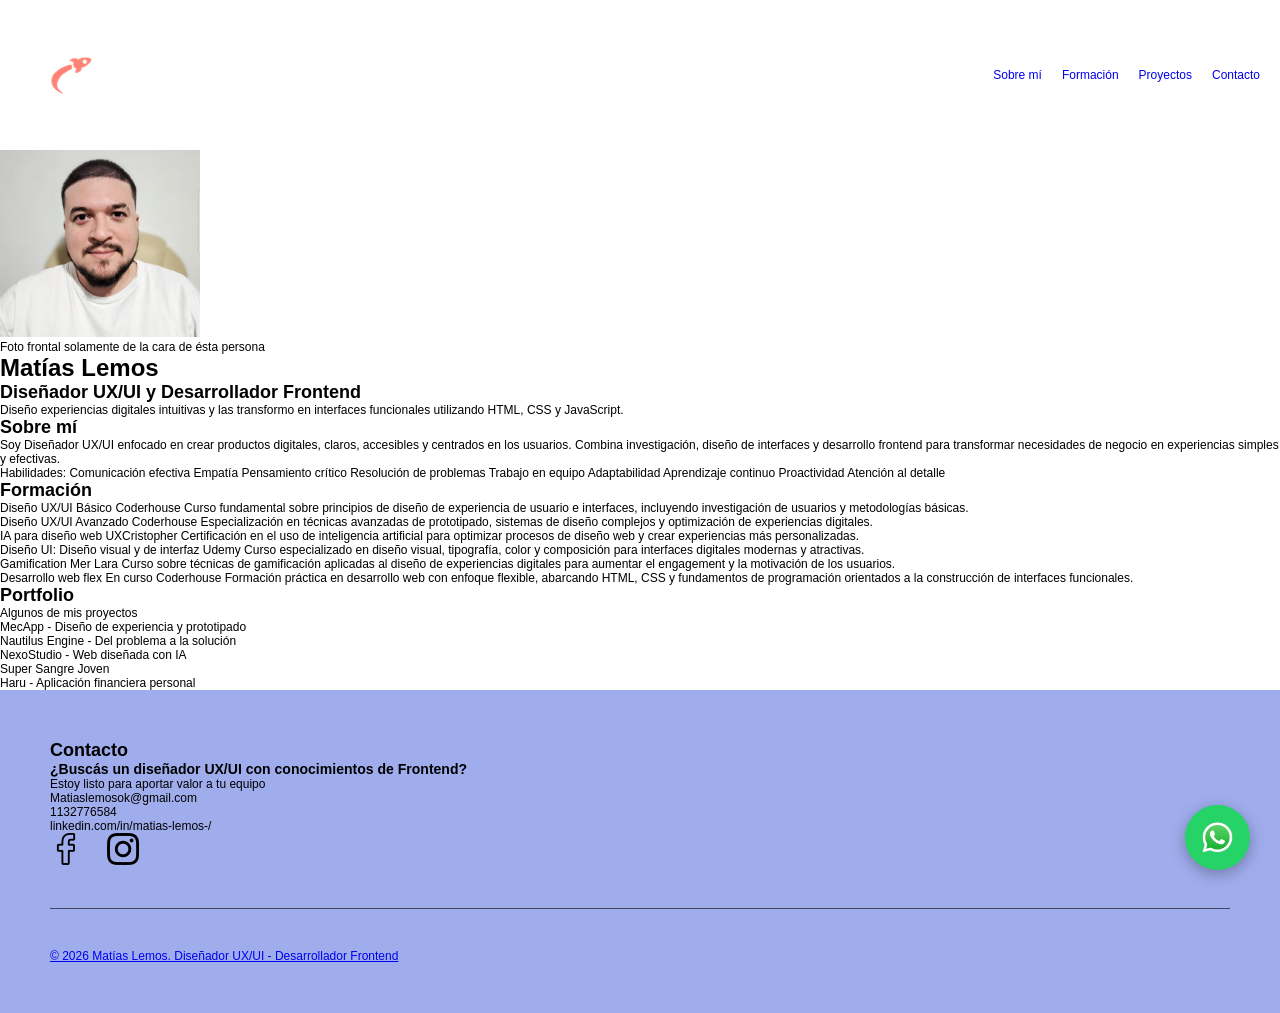
==== Index.html @ 875da92e "Add files via upload" ====
<!DOCTYPE html>
<html lang="es">

<head>
    <meta charset="UTF-8">
    <meta name="viewport" content="width=device-width, initial-scale=1.0">
    <link rel="stylesheet" href="./css/style.css">
    <title>Portfolio Mati Lemos</title>
</head>

<body>
    <header>
        <nav class="navbar">
            <div class="logo">
                <img class="logo" src="./assets/Logo.png" alt="Logo de la página">
            </div>
            <ul class="nav-links">
                <li><a href="./pages/sobremi.html">Sobre mí</a></li>
                <li><a href="./pages/formacion.html">Formación</a></li>
                <li><a href="./pages/proyectos.html">Proyectos</a></li>
                <li><a href="./pages/contacto.html">Contacto</a></li>
            </ul>
        </nav>
    </header>
    <main>
        <figure>
            <img src="./assets/FotoPerfil.jpeg" class="perfil" alt="Foto Perfil">
            <figcaption>Foto frontal solamente de la cara de ésta persona</figcaption>
        </figure>
        <h1>Matías Lemos</h1>
        <h2>Diseñador UX/UI y Desarrollador Frontend</h2>
        <p>Diseño experiencias digitales intuitivas y las transformo en interfaces funcionales utilizando HTML, CSS y
            JavaScript.</p>
        <h2>Sobre mí</h2>
        <p>Soy Diseñador UX/UI enfocado en crear productos digitales, claros, accesibles y centrados en los usuarios.
            Combina investigación, diseño de interfaces y desarrollo frontend para transformar necesidades de negocio en
            experiencias simples y efectivas.</p>
        <p>Habilidades: Comunicación efectiva Empatía Pensamiento crítico Resolución de problemas Trabajo en equipo
            Adaptabilidad Aprendizaje continuo Proactividad Atención al detalle</p>
        <h2>Formación</h2>
        <p>Diseño UX/UI Básico Coderhouse Curso fundamental sobre principios de diseño de experiencia de usuario e interfaces, incluyendo investigación de usuarios y metodologías básicas.</p>
        <p>Diseño UX/UI Avanzado Coderhouse Especialización en técnicas avanzadas de prototipado, sistemas de diseño complejos y optimización de experiencias digitales.</p>
        <p>IA para diseño web UXCristopher Certificación en el uso de inteligencia artificial para optimizar procesos de diseño web y crear experiencias más personalizadas.</p>
        <p>Diseño UI: Diseño visual y de interfaz Udemy Curso especializado en diseño visual, tipografía, color y composición para interfaces digitales modernas y atractivas.</p>
        <p>Gamification Mer Lara Curso sobre técnicas de gamificación aplicadas al diseño de experiencias digitales para aumentar el engagement y la motivación de los usuarios.</p>
        <p>Desarrollo web flex En curso Coderhouse Formación práctica en desarrollo web con enfoque flexible, abarcando HTML, CSS y fundamentos de programación orientados a la construcción de interfaces funcionales.</p>
        <h2>Portfolio</h2>
        <p>Algunos de mis proyectos</p>
        <p>MecApp - Diseño de experiencia y prototipado</p>
        <p>Nautilus Engine - Del problema a la solución</p>
        <p>NexoStudio - Web diseñada con IA</p>
        <p>Super Sangre Joven</p>
        <p>Haru - Aplicación financiera personal</p>
    </main>
    <footer>
        <h2>Contacto</h2>
        <h3>¿Buscás un diseñador UX/UI con conocimientos de Frontend?</h3>
        <p>Estoy listo para aportar valor a tu equipo</p>
        <p>Matiaslemosok@gmail.com</p>
        <p>1132776584</p>
        <p>linkedin.com/in/matias-lemos-/</p>   
        <div class="footer-top">
            <div class="icons">
                <a href="#"><img src="./assets/facebook.png" alt="Facebook"></a>
                <a href="#"><img src="./assets/instagram.png" alt="Instagram"></a>
            </div>
        </div>
        <div class="footer-divider"></div>
        <div class="footer-bottom">
            <a href="#">© 2026 Matías Lemos. Diseñador UX/UI - Desarrollador Frontend</a>
        </div>
    </footer>
    <a href="https://wa.me/5491123456789" class="whatsapp" target="_blank">
        <img src="./assets/WhatsApp.svg.png" alt="WhatsApp">
    </a>
</body>

</html>
---- css/style.css ----
* {
    margin: 0;
    padding: 0;
    box-sizing: border-box;
}

html {
    font-size: 75%
}
@import url('https://fonts.googleapis.com/css2?family=Roboto:ital,wght@0,100..900;1,100..900&display=swap');

body {
    font-family: "Roboto", sans-serif;
}

.navbar{
    display: flex;
    justify-content: space-between;
    align-items: center;
    padding: 20px;
}

.nav-links{
    display: flex;
    gap: 20px;
    list-style: none;
}

.nav-links a{
    text-decoration: none;
}

.logo {
    width: 100px;
    height: auto;
}

.perfil {
    width: 200px;
    height: auto;
}

.footer-top {
    flex-direction: column;
    align-items: flex-start;
    gap: 30px;
}

.icons {
    display: flex;
    gap: 25px;
}

.footer-divider {
    height: 1px;
    background: rgba(0, 0, 0, 0.6);
    margin: 40px 0;
}

.footer-bottom {
    display: flex;
    gap: 40px;
    flex-wrap: wrap;
}

footer {
    background-color: #a0aded;
    padding: 50px 50px;
}

.whatsapp {
    position: fixed;
    bottom: 30px;
    right: 30px;
    width: 65px;
    height: 65px;
    background: #25D366;
    border-radius: 50%;
    display: flex;
    justify-content: center;
    align-items: center;
    z-index: 1000;
    box-shadow: 0 4px 15px rgba(0, 0, 0, .3);
}

.whatsapp img {
    width: 35px;
}
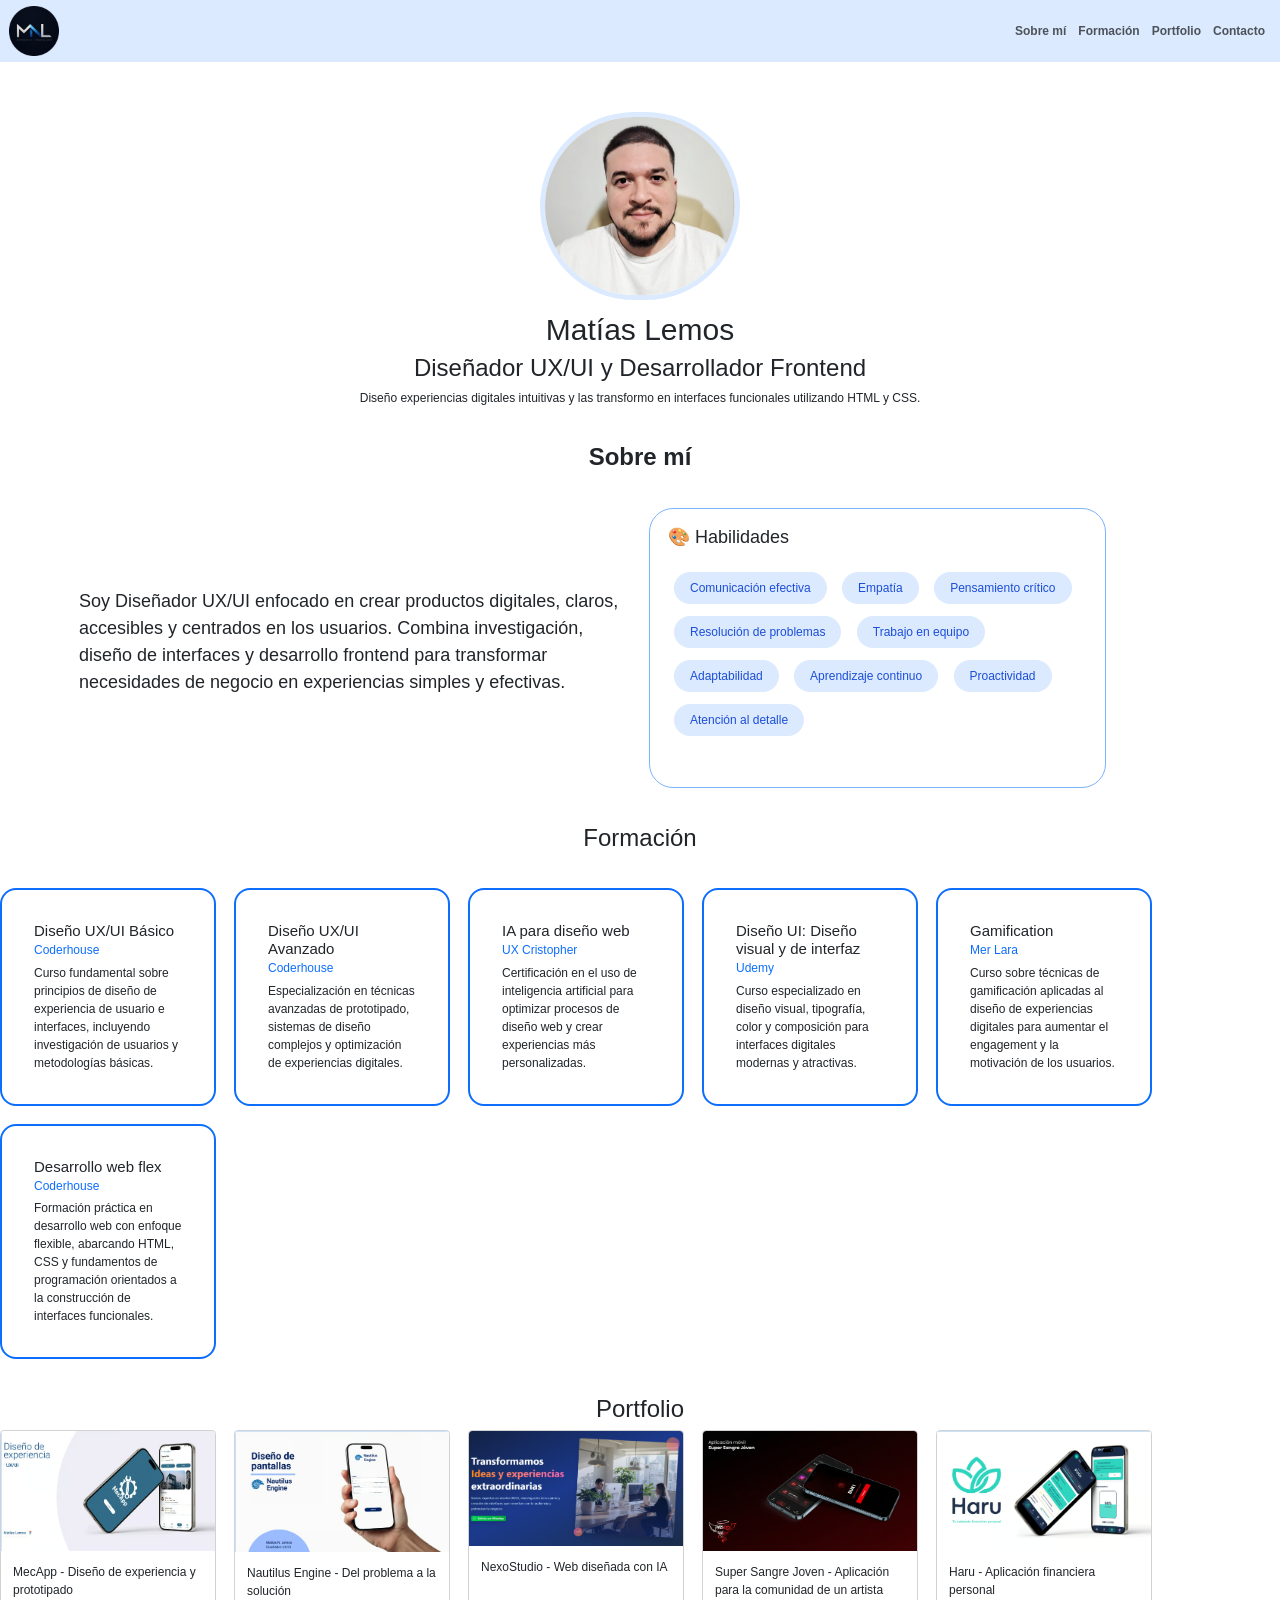
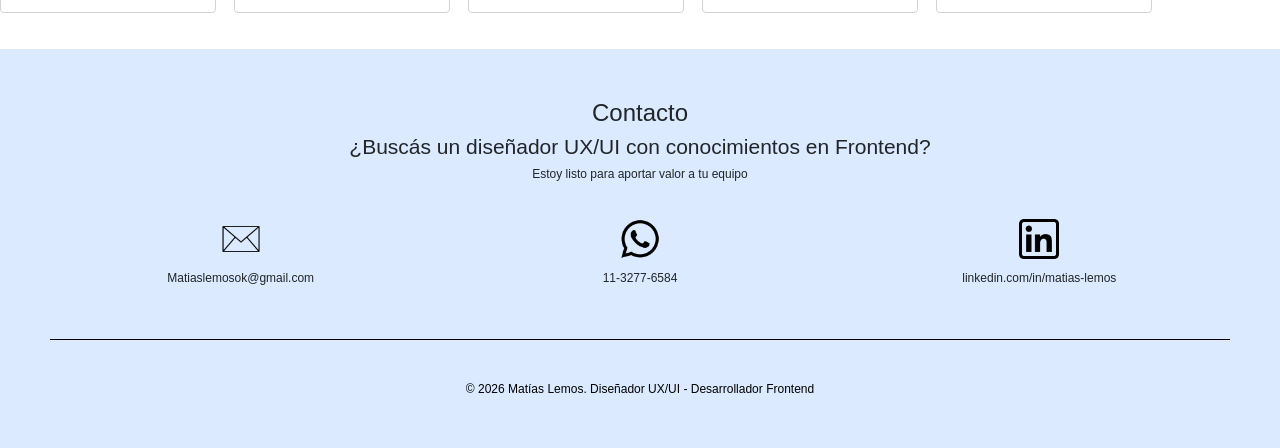
==== commit 34d4f583: "Add files via upload" ====
--- a/Index.html
+++ b/Index.html
@@ -4,75 +4,203 @@
 <head>
     <meta charset="UTF-8">
     <meta name="viewport" content="width=device-width, initial-scale=1.0">
+    <link href="https://cdn.jsdelivr.net/npm/bootstrap@5.3.8/dist/css/bootstrap.min.css" rel="stylesheet"
+        integrity="sha384-sRIl4kxILFvY47J16cr9ZwB07vP4J8+LH7qKQnuqkuIAvNWLzeN8tE5YBujZqJLB" crossorigin="anonymous">
     <link rel="stylesheet" href="./css/style.css">
     <title>Portfolio Mati Lemos</title>
 </head>
 
 <body>
     <header>
-        <nav class="navbar">
-            <div class="logo">
-                <img class="logo" src="./assets/Logo.png" alt="Logo de la página">
-            </div>
-            <ul class="nav-links">
-                <li><a href="./pages/sobremi.html">Sobre mí</a></li>
-                <li><a href="./pages/formacion.html">Formación</a></li>
-                <li><a href="./pages/proyectos.html">Proyectos</a></li>
-                <li><a href="./pages/contacto.html">Contacto</a></li>
-            </ul>
+        <nav class="navbar navbar-expand-lg">
+            <div class="container-fluid">
+                <a href="./index.html">
+                <img class="logo" src="./assets/Logo portfolio.png" alt="Iniciales del nombre"></a>
+                <button class="navbar-toggler" type="button" data-bs-toggle="collapse"
+                    data-bs-target="#navbarNavAltMarkup" aria-controls="navbarNavAltMarkup" aria-expanded="false"
+                    aria-label="Toggle navigation">
+                    <span class="navbar-toggler-icon"></span>
+                </button>
+                <div class="collapse navbar-collapse" id="navbarNavAltMarkup">
+                    <div class="navbar-nav ms-auto">
+                        <a class="nav-link" href="./pages/sobremi.html">Sobre mí</a>
+                        <a class="nav-link" href="./pages/formacion.html">Formación</a>
+                        <a class="nav-link" href="./pages/proyectos.html">Portfolio</a>
+                        <a class="nav-link" href="./pages/contacto.html">Contacto</a>
+                    </div>
+                </div>
+            </div>
         </nav>
     </header>
     <main>
         <figure>
-            <img src="./assets/FotoPerfil.jpeg" class="perfil" alt="Foto Perfil">
-            <figcaption>Foto frontal solamente de la cara de ésta persona</figcaption>
+            <img class="perfil" src="./assets/FotoPerfil.jpeg" class="d-block mx-auto" alt="Foto frontal de la persona">
         </figure>
-        <h1>Matías Lemos</h1>
-        <h2>Diseñador UX/UI y Desarrollador Frontend</h2>
-        <p>Diseño experiencias digitales intuitivas y las transformo en interfaces funcionales utilizando HTML, CSS y
-            JavaScript.</p>
-        <h2>Sobre mí</h2>
-        <p>Soy Diseñador UX/UI enfocado en crear productos digitales, claros, accesibles y centrados en los usuarios.
-            Combina investigación, diseño de interfaces y desarrollo frontend para transformar necesidades de negocio en
-            experiencias simples y efectivas.</p>
-        <p>Habilidades: Comunicación efectiva Empatía Pensamiento crítico Resolución de problemas Trabajo en equipo
-            Adaptabilidad Aprendizaje continuo Proactividad Atención al detalle</p>
-        <h2>Formación</h2>
-        <p>Diseño UX/UI Básico Coderhouse Curso fundamental sobre principios de diseño de experiencia de usuario e interfaces, incluyendo investigación de usuarios y metodologías básicas.</p>
-        <p>Diseño UX/UI Avanzado Coderhouse Especialización en técnicas avanzadas de prototipado, sistemas de diseño complejos y optimización de experiencias digitales.</p>
-        <p>IA para diseño web UXCristopher Certificación en el uso de inteligencia artificial para optimizar procesos de diseño web y crear experiencias más personalizadas.</p>
-        <p>Diseño UI: Diseño visual y de interfaz Udemy Curso especializado en diseño visual, tipografía, color y composición para interfaces digitales modernas y atractivas.</p>
-        <p>Gamification Mer Lara Curso sobre técnicas de gamificación aplicadas al diseño de experiencias digitales para aumentar el engagement y la motivación de los usuarios.</p>
-        <p>Desarrollo web flex En curso Coderhouse Formación práctica en desarrollo web con enfoque flexible, abarcando HTML, CSS y fundamentos de programación orientados a la construcción de interfaces funcionales.</p>
-        <h2>Portfolio</h2>
-        <p>Algunos de mis proyectos</p>
-        <p>MecApp - Diseño de experiencia y prototipado</p>
-        <p>Nautilus Engine - Del problema a la solución</p>
-        <p>NexoStudio - Web diseñada con IA</p>
-        <p>Super Sangre Joven</p>
-        <p>Haru - Aplicación financiera personal</p>
+        <div class="text-center">
+            <h1>Matías Lemos</h1>
+            <h2>Diseñador UX/UI y Desarrollador Frontend</h2>
+            <p>Diseño experiencias digitales intuitivas y las transformo en interfaces funcionales utilizando HTML y
+                CSS.</p>
+        </div>
+        <section class="container my-5">
+            <h2 class="text-center fw-bold mb-5">Sobre mí</h2>
+            <div class="row align-items-center">
+                <div class="col-lg-6">
+                    <p class="fs-4">
+                        Soy Diseñador UX/UI enfocado en crear productos digitales,
+                        claros, accesibles y centrados en los usuarios. Combina
+                        investigación, diseño de interfaces y desarrollo frontend para
+                        transformar necesidades de negocio en experiencias simples y
+                        efectivas.
+                    </p>
+                </div>
+                <div class="col-lg-5">
+                    <div class="habilidad p-4">
+                        <h4 class="mb-4">🎨 Habilidades</h4>
+                        <span class="badge pills">Comunicación efectiva</span>
+                        <span class="badge pills">Empatía</span>
+                        <span class="badge pills">Pensamiento crítico</span>
+                        <span class="badge pills">Resolución de problemas</span>
+                        <span class="badge pills">Trabajo en equipo</span>
+                        <span class="badge pills">Adaptabilidad</span>
+                        <span class="badge pills">Aprendizaje continuo</span>
+                        <span class="badge pills">Proactividad</span>
+                        <span class="badge pills">Atención al detalle</span>
+                    </div>
+                </div>
+            </div>
+        </section>
+        <h2 class="text-center">Formación</h2>
+        <section class="formacion mb-5"></section>
+        <div class="d-flex flex-wrap gap-4">
+            <div class="card card-formacion" style="width: 18rem;">
+                <div class="card-body">
+                    <h5 class="card-title">Diseño UX/UI Básico</h5>
+                    <h6 class="card-subtitle mb-2 subtitulo-card">Coderhouse</h6>
+                    <p class="card-text">Curso fundamental sobre principios de diseño de experiencia de usuario e
+                        interfaces, incluyendo investigación de usuarios y metodologías básicas.</p>
+                </div>
+            </div>
+            <div class="card card-formacion" style="width: 18rem;">
+                <div class="card-body">
+                    <h5 class="card-title">Diseño UX/UI Avanzado</h5>
+                    <h6 class="card-subtitle mb-2 subtitulo-card">Coderhouse</h6>
+                    <p class="card-text">Especialización en técnicas avanzadas de prototipado, sistemas de diseño
+                        complejos y optimización de experiencias digitales.</p>
+                </div>
+            </div>
+            <div class="card card-formacion" style="width: 18rem;">
+                <div class="card-body">
+                    <h5 class="card-title">IA para diseño web</h5>
+                    <h6 class="card-subtitle mb-2 subtitulo-card">UX Cristopher</h6>
+                    <p class="card-text">Certificación en el uso de inteligencia artificial para optimizar procesos de
+                        diseño web y crear experiencias más personalizadas.</p>
+                </div>
+            </div>
+            <div class="card card-formacion" style="width: 18rem;">
+                <div class="card-body">
+                    <h5 class="card-title">Diseño UI: Diseño visual y de interfaz</h5>
+                    <h6 class="card-subtitle mb-2 subtitulo-card">Udemy</h6>
+                    <p class="card-text">Curso especializado en diseño visual, tipografía, color y composición para
+                        interfaces digitales modernas y atractivas.</p>
+                </div>
+            </div>
+            <div class="card card-formacion" style="width: 18rem;">
+                <div class="card-body">
+                    <h5 class="card-title">Gamification</h5>
+                    <h6 class="card-subtitle mb-2 subtitulo-card">Mer Lara</h6>
+                    <p class="card-text">Curso sobre técnicas de gamificación aplicadas al diseño de experiencias
+                        digitales para aumentar el engagement y la motivación de los usuarios.</p>
+                </div>
+            </div>
+            <div class="card card-formacion" style="width: 18rem;">
+                <div class="card-body">
+                    <h5 class="card-title">Desarrollo web flex</h5>
+                    <h6 class="card-subtitle mb-2 subtitulo-card">Coderhouse</h6>
+                    <p class="card-text">Formación práctica en desarrollo web con enfoque flexible, abarcando
+                        HTML, CSS y fundamentos de programación orientados a la construcción de interfaces funcionales.
+                    </p>
+                </div>
+            </div>
+        </div>
+        <section class="formacion mb-5"></section>
+        <h2 class="text-center">Portfolio</h2>
+        <div class="d-flex flex-wrap gap-4">
+            <div class="card" style="width: 18rem;">
+                <a href="https://www.behance.net/gallery/228369189/Diseno-de-experiencia-UXUI" target="_blank">
+                <img src="./assets/Mecapp.png" class="card-img-top" alt="Pagina donde se explica toda la experiencia"></a>
+                <div class="card-body">
+                    <p class="card-text">MecApp - Diseño de experiencia y prototipado</p>
+                </div>
+            </div>
+            <div class="card" style="width: 18rem;">
+                <a href="https://www.behance.net/gallery/231283863/Diseno-de-pantalla-Nautilus-Engine" target="_blank">
+                <img src="./assets/Nautilus.png" class="card-img-top" alt="Pagina donde se explica toda la experiencia"></a>
+                <div class="card-body">
+                    <p class="card-text">Nautilus Engine - Del problema a la solución</p>
+                </div>
+            </div>
+            <div class="card" style="width: 18rem;">
+                <a href="https://www.behance.net/gallery/235482259/Mockup-web-NexoStudio" target="_blank">
+                <img src="./assets/NexoStudio.png" class="card-img-top" alt="Pagina donde se explica toda la experiencia"></a>
+                <div class="card-body">
+                    <p class="card-text">NexoStudio - Web diseñada con IA</p>
+                </div>
+            </div>
+            <div class="card" style="width: 18rem;">
+                <a href="https://www.behance.net/gallery/237456669/Super-Sangre-Joven" target="_blank">
+                <img src="./assets/SSJ.png" class="card-img-top" alt="Pagina donde se explica toda la experiencia"></a>
+                <div class="card-body">
+                    <p class="card-text">Super Sangre Joven - Aplicación para la comunidad de un artista</p>
+                </div>
+            </div>
+            <div class="card" style="width: 18rem;">
+                <a href="https://www.behance.net/gallery/246511361/Haru" target="_blank">
+                <img src="./assets/Haru.png" class="card-img-top" alt="Pagina donde se explica toda la experiencia"></a>
+                <div class="card-body">
+                    <p class="card-text">Haru - Aplicación financiera personal</p>
+                </div>
+            </div>
+        </div>
+        <section class="formacion mb-5"></section>
     </main>
+
     <footer>
-        <h2>Contacto</h2>
-        <h3>¿Buscás un diseñador UX/UI con conocimientos de Frontend?</h3>
-        <p>Estoy listo para aportar valor a tu equipo</p>
-        <p>Matiaslemosok@gmail.com</p>
-        <p>1132776584</p>
-        <p>linkedin.com/in/matias-lemos-/</p>   
-        <div class="footer-top">
-            <div class="icons">
-                <a href="#"><img src="./assets/facebook.png" alt="Facebook"></a>
-                <a href="#"><img src="./assets/instagram.png" alt="Instagram"></a>
+        <div class="text-center">
+            <h2>Contacto</h2>
+            <h3>¿Buscás un diseñador UX/UI con conocimientos en Frontend?</h3>
+            <p>Estoy listo para aportar valor a tu equipo</p>
+        <section class="formacion mb-5"></section>
+
+        </div>
+
+        <div class="row text-center">
+
+            <div class="col-md-4">
+                <a href="mailto:matiaslemosok@gmail.com">
+                <img src="./assets/gmail.png" alt="Gmail" class="icono"></a>
+                <p>Matiaslemosok@gmail.com</p>
+            </div>
+
+            <div class="col-md-4">
+                <a href="https://wa.me/5491112345678" target="_blank">
+                <img src="./assets/whatsapp.png" alt="WhatsApp" class="icono"></a>
+                <p>11-3277-6584</p>
+            </div>
+            <div class="col-md-4">
+                <a href="https://www.linkedin.com/in/matias-lemos-/" target="_blank">
+                <img src="./assets/linkedin.png" alt="LinkedIn" class="icono"></a>
+                <p>linkedin.com/in/matias-lemos</p>
             </div>
         </div>
         <div class="footer-divider"></div>
-        <div class="footer-bottom">
+        <div class="text-center">
             <a href="#">© 2026 Matías Lemos. Diseñador UX/UI - Desarrollador Frontend</a>
         </div>
     </footer>
-    <a href="https://wa.me/5491123456789" class="whatsapp" target="_blank">
-        <img src="./assets/WhatsApp.svg.png" alt="WhatsApp">
-    </a>
+    <script src="https://cdn.jsdelivr.net/npm/bootstrap@5.3.8/dist/js/bootstrap.bundle.min.js"
+        integrity="sha384-FKyoEForCGlyvwx9Hj09JcYn3nv7wiPVlz7YYwJrWVcXK/BmnVDxM+D2scQbITxI"
+        crossorigin="anonymous"></script>
 </body>
 
 </html>
--- a/css/style.css
+++ b/css/style.css
@@ -14,75 +14,70 @@
 }
 
 .navbar{
-    display: flex;
-    justify-content: space-between;
-    align-items: center;
-    padding: 20px;
-}
-
-.nav-links{
-    display: flex;
-    gap: 20px;
-    list-style: none;
-}
-
-.nav-links a{
-    text-decoration: none;
+    background-color: #dbeafe;
+    font-weight: bold;
 }
 
 .logo {
-    width: 100px;
+    width: 50px;
     height: auto;
 }
 
 .perfil {
+    display: block;
+    margin: 0 auto;
     width: 200px;
-    height: auto;
+    border-radius: 100px;
+    border: 5px solid #dbeafe;
+    margin-top: 50px;
 }
 
-.footer-top {
-    flex-direction: column;
-    align-items: flex-start;
-    gap: 30px;
+.habilidad {
+    border: 1px solid #7ab3ff;
+    border-radius: 24px;
+    min-height: 280px;
 }
 
-.icons {
-    display: flex;
-    gap: 25px;
+.pills {
+    background-color: #dbeafe;
+    color: #1d4ed8;
+    font-size: 1rem;
+    font-weight: 500;
+    padding: 10px 16px;
+    margin: 6px;
+    border-radius: 999px;
+}
+
+.card-formacion{
+    width: 300px;
+    padding: 20px;
+    border: 2px solid #0d6efd;
+    border-radius: 16px;
+}
+
+.subtitulo-card{
+    color: #0d6efd;
+}
+
+footer {
+    background-color: #dbeafe;
+    padding: 50px 50px;
+}
+
+footer a {
+    text-decoration: none;
+    color: #000;
 }
 
 .footer-divider {
     height: 1px;
-    background: rgba(0, 0, 0, 0.6);
+    background: #000;
     margin: 40px 0;
 }
 
-.footer-bottom {
-    display: flex;
-    gap: 40px;
-    flex-wrap: wrap;
-}
-
-footer {
-    background-color: #a0aded;
-    padding: 50px 50px;
-}
-
-.whatsapp {
-    position: fixed;
-    bottom: 30px;
-    right: 30px;
-    width: 65px;
-    height: 65px;
-    background: #25D366;
-    border-radius: 50%;
-    display: flex;
-    justify-content: center;
-    align-items: center;
-    z-index: 1000;
-    box-shadow: 0 4px 15px rgba(0, 0, 0, .3);
-}
-
-.whatsapp img {
-    width: 35px;
+.icono{
+    width: 40px;
+    height: 40px;
+    display: block;
+    margin: 0 auto 10px;
 }
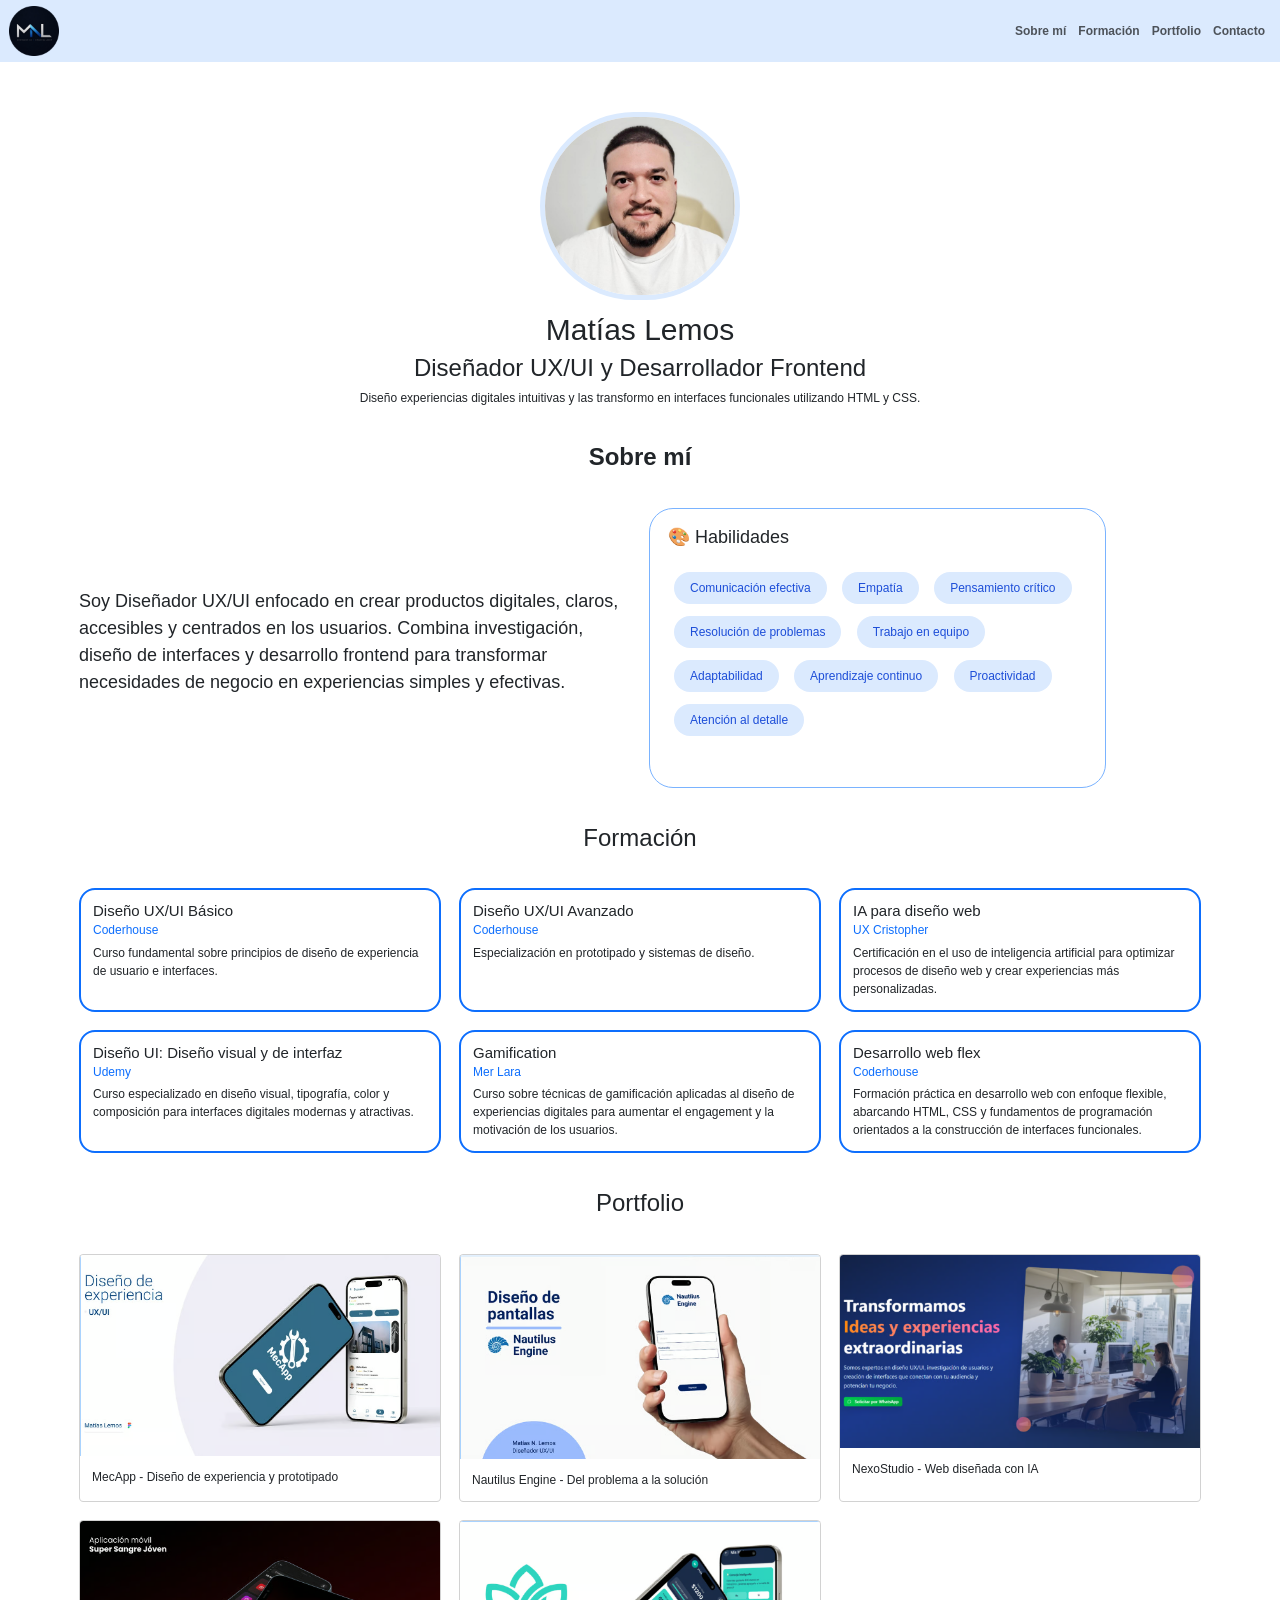
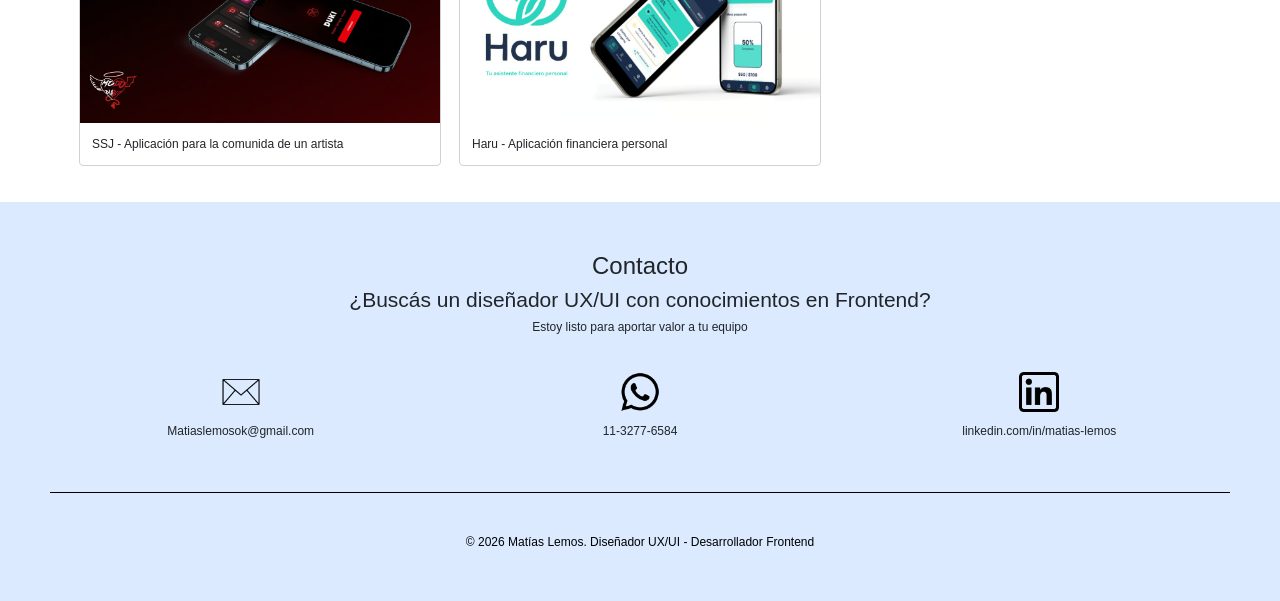
==== commit d5a34f34: "Add files via upload" ====
--- a/Index.html
+++ b/Index.html
@@ -15,7 +15,7 @@
         <nav class="navbar navbar-expand-lg">
             <div class="container-fluid">
                 <a href="./index.html">
-                <img class="logo" src="./assets/Logo portfolio.png" alt="Iniciales del nombre"></a>
+                <img class="logo" src="./assets/logo-portfolio.png" alt="Iniciales del nombre"></a>
                 <button class="navbar-toggler" type="button" data-bs-toggle="collapse"
                     data-bs-target="#navbarNavAltMarkup" aria-controls="navbarNavAltMarkup" aria-expanded="false"
                     aria-label="Toggle navigation">
@@ -34,7 +34,7 @@
     </header>
     <main>
         <figure>
-            <img class="perfil" src="./assets/FotoPerfil.jpeg" class="d-block mx-auto" alt="Foto frontal de la persona">
+            <img class="perfil" src="./assets/foto-perfil.jpeg" class="d-block mx-auto" alt="Foto frontal de la persona">
         </figure>
         <div class="text-center">
             <h1>Matías Lemos</h1>
@@ -70,118 +70,161 @@
                 </div>
             </div>
         </section>
-        <h2 class="text-center">Formación</h2>
-        <section class="formacion mb-5"></section>
-        <div class="d-flex flex-wrap gap-4">
-            <div class="card card-formacion" style="width: 18rem;">
-                <div class="card-body">
-                    <h5 class="card-title">Diseño UX/UI Básico</h5>
-                    <h6 class="card-subtitle mb-2 subtitulo-card">Coderhouse</h6>
-                    <p class="card-text">Curso fundamental sobre principios de diseño de experiencia de usuario e
-                        interfaces, incluyendo investigación de usuarios y metodologías básicas.</p>
-                </div>
-            </div>
-            <div class="card card-formacion" style="width: 18rem;">
-                <div class="card-body">
-                    <h5 class="card-title">Diseño UX/UI Avanzado</h5>
-                    <h6 class="card-subtitle mb-2 subtitulo-card">Coderhouse</h6>
-                    <p class="card-text">Especialización en técnicas avanzadas de prototipado, sistemas de diseño
-                        complejos y optimización de experiencias digitales.</p>
-                </div>
-            </div>
-            <div class="card card-formacion" style="width: 18rem;">
-                <div class="card-body">
-                    <h5 class="card-title">IA para diseño web</h5>
-                    <h6 class="card-subtitle mb-2 subtitulo-card">UX Cristopher</h6>
-                    <p class="card-text">Certificación en el uso de inteligencia artificial para optimizar procesos de
-                        diseño web y crear experiencias más personalizadas.</p>
-                </div>
-            </div>
-            <div class="card card-formacion" style="width: 18rem;">
-                <div class="card-body">
-                    <h5 class="card-title">Diseño UI: Diseño visual y de interfaz</h5>
-                    <h6 class="card-subtitle mb-2 subtitulo-card">Udemy</h6>
-                    <p class="card-text">Curso especializado en diseño visual, tipografía, color y composición para
-                        interfaces digitales modernas y atractivas.</p>
-                </div>
-            </div>
-            <div class="card card-formacion" style="width: 18rem;">
-                <div class="card-body">
-                    <h5 class="card-title">Gamification</h5>
-                    <h6 class="card-subtitle mb-2 subtitulo-card">Mer Lara</h6>
-                    <p class="card-text">Curso sobre técnicas de gamificación aplicadas al diseño de experiencias
-                        digitales para aumentar el engagement y la motivación de los usuarios.</p>
-                </div>
-            </div>
-            <div class="card card-formacion" style="width: 18rem;">
-                <div class="card-body">
-                    <h5 class="card-title">Desarrollo web flex</h5>
-                    <h6 class="card-subtitle mb-2 subtitulo-card">Coderhouse</h6>
-                    <p class="card-text">Formación práctica en desarrollo web con enfoque flexible, abarcando
-                        HTML, CSS y fundamentos de programación orientados a la construcción de interfaces funcionales.
-                    </p>
-                </div>
-            </div>
-        </div>
-        <section class="formacion mb-5"></section>
-        <h2 class="text-center">Portfolio</h2>
-        <div class="d-flex flex-wrap gap-4">
-            <div class="card" style="width: 18rem;">
-                <a href="https://www.behance.net/gallery/228369189/Diseno-de-experiencia-UXUI" target="_blank">
-                <img src="./assets/Mecapp.png" class="card-img-top" alt="Pagina donde se explica toda la experiencia"></a>
-                <div class="card-body">
-                    <p class="card-text">MecApp - Diseño de experiencia y prototipado</p>
-                </div>
-            </div>
-            <div class="card" style="width: 18rem;">
-                <a href="https://www.behance.net/gallery/231283863/Diseno-de-pantalla-Nautilus-Engine" target="_blank">
-                <img src="./assets/Nautilus.png" class="card-img-top" alt="Pagina donde se explica toda la experiencia"></a>
-                <div class="card-body">
-                    <p class="card-text">Nautilus Engine - Del problema a la solución</p>
-                </div>
-            </div>
-            <div class="card" style="width: 18rem;">
-                <a href="https://www.behance.net/gallery/235482259/Mockup-web-NexoStudio" target="_blank">
-                <img src="./assets/NexoStudio.png" class="card-img-top" alt="Pagina donde se explica toda la experiencia"></a>
-                <div class="card-body">
-                    <p class="card-text">NexoStudio - Web diseñada con IA</p>
-                </div>
-            </div>
-            <div class="card" style="width: 18rem;">
-                <a href="https://www.behance.net/gallery/237456669/Super-Sangre-Joven" target="_blank">
-                <img src="./assets/SSJ.png" class="card-img-top" alt="Pagina donde se explica toda la experiencia"></a>
-                <div class="card-body">
-                    <p class="card-text">Super Sangre Joven - Aplicación para la comunidad de un artista</p>
-                </div>
-            </div>
-            <div class="card" style="width: 18rem;">
-                <a href="https://www.behance.net/gallery/246511361/Haru" target="_blank">
-                <img src="./assets/Haru.png" class="card-img-top" alt="Pagina donde se explica toda la experiencia"></a>
-                <div class="card-body">
-                    <p class="card-text">Haru - Aplicación financiera personal</p>
-                </div>
-            </div>
-        </div>
-        <section class="formacion mb-5"></section>
+        <section class="container my-5">
+            <h2 class="text-center mb-5">Formación</h2>
+            <div class="row g-4">
+                <div class="col-12 col-md-6 col-lg-4">
+                    <div class="card card-formacion h-100">
+                        <div class="card-body">
+                            <h5 class="card-title">Diseño UX/UI Básico</h5>
+                            <h6 class="card-subtitle mb-2 subtitulo-card">Coderhouse</h6>
+                            <p class="card-text">
+                                Curso fundamental sobre principios de diseño de experiencia de usuario e interfaces.
+                            </p>
+                        </div>
+                    </div>
+                </div>
+                    <div class="col-12 col-md-6 col-lg-4">
+                        <div class="card card-formacion h-100">
+                            <div class="card-body">
+                                <h5 class="card-title">Diseño UX/UI Avanzado</h5>
+                                <h6 class="card-subtitle mb-2 subtitulo-card">Coderhouse</h6>
+                                <p class="card-text">
+                                    Especialización en prototipado y sistemas de diseño.
+                                </p>
+                            </div>
+                        </div>
+                    </div>
+                        <div class="col-12 col-md-6 col-lg-4">
+                            <div class="card card-formacion h-100">
+                                <div class="card-body">
+                                    <h5 class="card-title">IA para diseño web</h5>
+                                    <h6 class="card-subtitle mb-2 subtitulo-card">UX Cristopher</h6>
+                                    <p class="card-text">
+                                        Certificación en el uso de inteligencia artificial para optimizar procesos de diseño web
+                                        y crear experiencias más personalizadas.
+                                    </p>
+                                </div>
+                            </div>
+                        </div>
+                            <div class="col-12 col-md-6 col-lg-4">
+                                <div class="card card-formacion h-100">
+                                    <div class="card-body">
+                                        <h5 class="card-title">Diseño UI: Diseño visual y de interfaz</h5>
+                                        <h6 class="card-subtitle mb-2 subtitulo-card">Udemy</h6>
+                                        <p class="card-text">
+                                            Curso especializado en diseño visual, tipografía, color y composición para
+                                            interfaces digitales modernas y atractivas.
+                                        </p>
+                                    </div>
+                                </div>
+                            </div>
+                                <div class="col-12 col-md-6 col-lg-4">
+                                    <div class="card card-formacion h-100">
+                                        <div class="card-body">
+                                            <h5 class="card-title">Gamification</h5>
+                                            <h6 class="card-subtitle mb-2 subtitulo-card">Mer Lara</h6>
+                                            <p class="card-text">
+                                                Curso sobre técnicas de gamificación aplicadas al diseño de experiencias
+                                                digitales para aumentar el engagement y la motivación de los usuarios.
+                                            </p>
+                                        </div>
+                                    </div>
+                                </div>
+                                    <div class="col-12 col-md-6 col-lg-4">
+                                        <div class="card card-formacion h-100">
+                                            <div class="card-body">
+                                                <h5 class="card-title">Desarrollo web flex</h5>
+                                                <h6 class="card-subtitle mb-2 subtitulo-card">Coderhouse</h6>
+                                                <p class="card-text">
+                                                    Formación práctica en desarrollo web con enfoque flexible, abarcando HTML,
+                                                    CSS y fundamentos de programación orientados a la construcción de interfaces
+                                                    funcionales.
+                                                </p>
+                                            </div>
+                                        </div>
+                                    </div>
+                                </div>
+        </section>
+        <section class="container my-5">
+            <h2 class="text-center mb-5">Portfolio</h2>
+            <div class="row g-4">
+                <div class="col-12 col-md-6 col-lg-4">
+                    <div class="card h-100">
+                        <a href="https://www.behance.net/gallery/228369189/Diseno-de-experiencia-UXUI" target="_blank">
+                            <img src="./assets/mecapp-.png" class="card-img-top" alt="MecApp">
+                        </a>
+                        <div class="card-body">
+                            <p class="card-text">
+                                MecApp - Diseño de experiencia y prototipado
+                            </p>
+                        </div>
+                    </div>
+                </div>
+                <div class="col-12 col-md-6 col-lg-4">
+                    <div class="card h-100">
+                        <a href="https://www.behance.net/gallery/231283863/Diseno-de-pantalla-Nautilus-Engine" target="_blank">
+                            <img src="./assets/nautilus-.png" class="card-img-top" alt="Nautilus">
+                        </a>
+                        <div class="card-body">
+                            <p class="card-text">
+                                Nautilus Engine - Del problema a la solución
+                            </p>
+                        </div>
+                    </div>
+                </div>
+                <div class="col-12 col-md-6 col-lg-4">
+                    <div class="card h-100">
+                        <a href="https://www.behance.net/gallery/235482259/Mockup-web-NexoStudio" target="_blank">
+                            <img src="./assets/nexo-studio.png" class="card-img-top" alt="NexoStudio">
+                        </a>
+                        <div class="card-body">
+                            <p class="card-text">
+                                NexoStudio - Web diseñada con IA
+                            </p>
+                        </div>
+                    </div>
+                </div>
+                <div class="col-12 col-md-6 col-lg-4">
+                    <div class="card h-100">
+                        <a href="https://www.behance.net/gallery/237456669/Super-Sangre-Joven" target="_blank">
+                            <img src="./assets/ssj.png" class="card-img-top" alt="Super sangre joven">
+                        </a>
+                        <div class="card-body">
+                            <p class="card-text">
+                                SSJ - Aplicación para la comunida de un artista
+                            </p>
+                        </div>
+                    </div>
+                </div>
+                <div class="col-12 col-md-6 col-lg-4">
+                    <div class="card h-100">
+                        <a href="https://www.behance.net/gallery/246511361/Haru" target="_blank">
+                            <img src="./assets/haru.png" class="card-img-top" alt="Haru">
+                        </a>
+                        <div class="card-body">
+                            <p class="card-text">
+                                Haru - Aplicación financiera personal
+                            </p>
+                        </div>
+                    </div>
+                </div>
+            </div>
+        </section>
     </main>
-
     <footer>
         <div class="text-center">
             <h2>Contacto</h2>
             <h3>¿Buscás un diseñador UX/UI con conocimientos en Frontend?</h3>
             <p>Estoy listo para aportar valor a tu equipo</p>
         <section class="formacion mb-5"></section>
-
-        </div>
-
+        </div>
         <div class="row text-center">
-
             <div class="col-md-4">
                 <a href="mailto:matiaslemosok@gmail.com">
                 <img src="./assets/gmail.png" alt="Gmail" class="icono"></a>
                 <p>Matiaslemosok@gmail.com</p>
             </div>
-
             <div class="col-md-4">
                 <a href="https://wa.me/5491112345678" target="_blank">
                 <img src="./assets/whatsapp.png" alt="WhatsApp" class="icono"></a>
--- a/css/style.css
+++ b/css/style.css
@@ -49,8 +49,6 @@
 }
 
 .card-formacion{
-    width: 300px;
-    padding: 20px;
     border: 2px solid #0d6efd;
     border-radius: 16px;
 }
@@ -80,4 +78,23 @@
     height: 40px;
     display: block;
     margin: 0 auto 10px;
+}
+
+@media screen and (max-width: 768px){
+
+    .perfil{
+        width: 150px;
+    }
+    h1{
+        font-size: 2rem;
+    }
+    h2{
+        font-size: 1.5rem;
+    }
+    p{
+        font-size: 1rem;
+    }
+    footer{
+        padding: 30px 20px;
+    }
 }
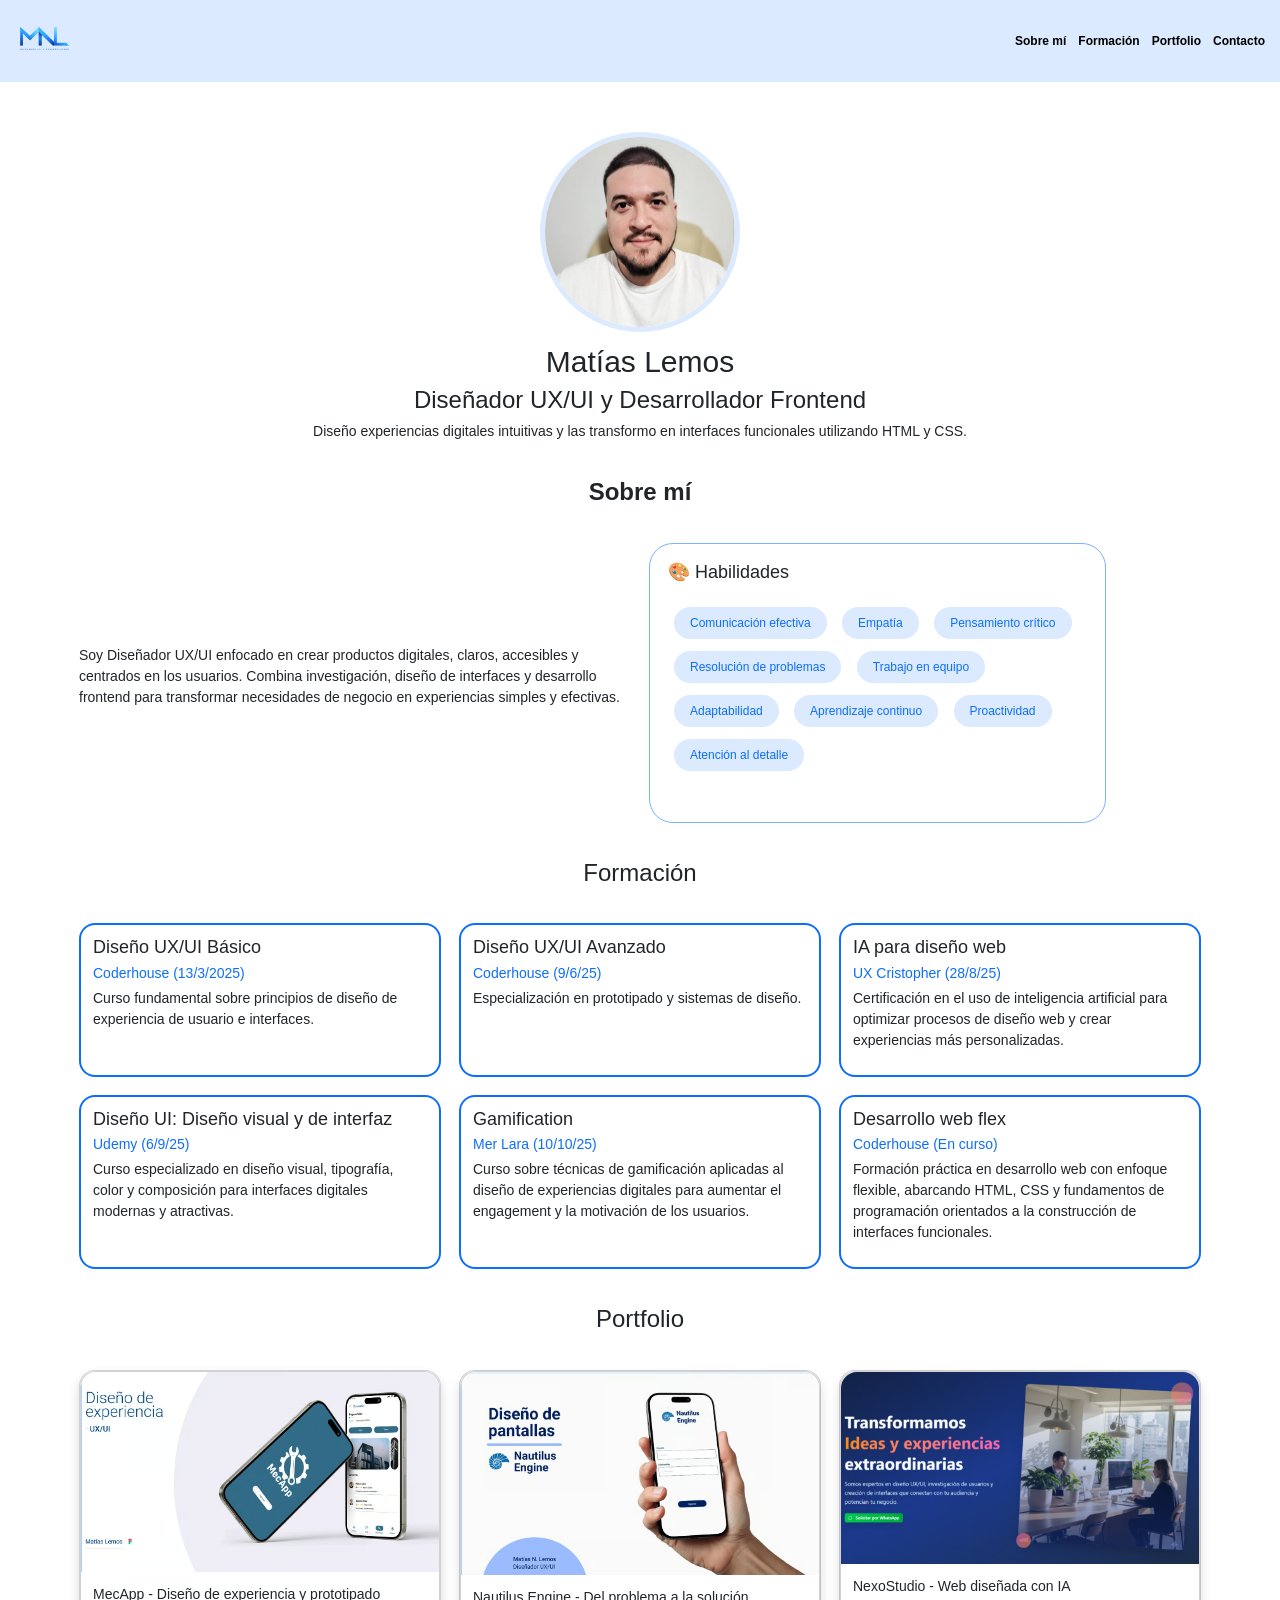
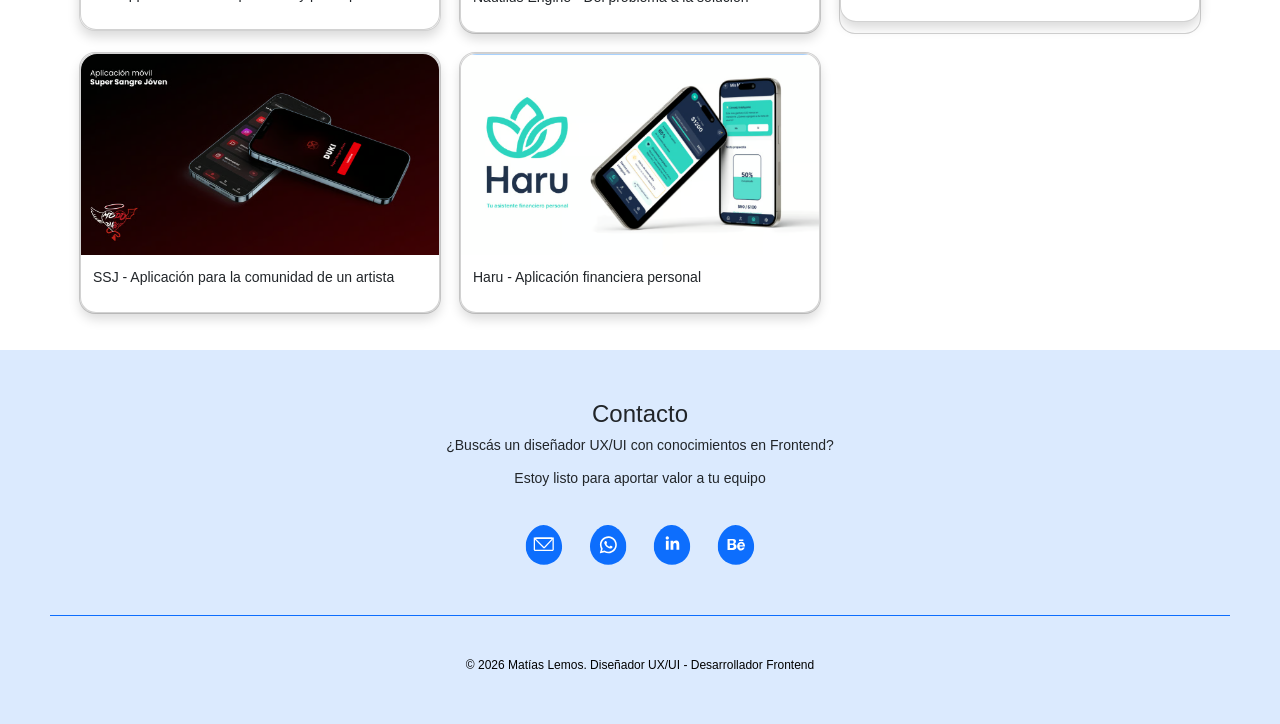
==== commit dc1b37e2: "Add files via upload" ====
--- a/Index.html
+++ b/Index.html
@@ -39,14 +39,14 @@
         <div class="text-center">
             <h1>Matías Lemos</h1>
             <h2>Diseñador UX/UI y Desarrollador Frontend</h2>
-            <p>Diseño experiencias digitales intuitivas y las transformo en interfaces funcionales utilizando HTML y
+            <p class="textop">Diseño experiencias digitales intuitivas y las transformo en interfaces funcionales utilizando HTML y
                 CSS.</p>
         </div>
         <section class="container my-5">
             <h2 class="text-center fw-bold mb-5">Sobre mí</h2>
             <div class="row align-items-center">
                 <div class="col-lg-6">
-                    <p class="fs-4">
+                    <p class="textop" class="fs-4">
                         Soy Diseñador UX/UI enfocado en crear productos digitales,
                         claros, accesibles y centrados en los usuarios. Combina
                         investigación, diseño de interfaces y desarrollo frontend para
@@ -76,9 +76,9 @@
                 <div class="col-12 col-md-6 col-lg-4">
                     <div class="card card-formacion h-100">
                         <div class="card-body">
-                            <h5 class="card-title">Diseño UX/UI Básico</h5>
-                            <h6 class="card-subtitle mb-2 subtitulo-card">Coderhouse</h6>
-                            <p class="card-text">
+                            <h5 class="textot" class="card-title">Diseño UX/UI Básico</h5>
+                            <h6 class="textos" class="card-subtitle mb-2 subtitulo-card">Coderhouse (13/3/2025)</h6>
+                            <p class="textop" class="card-text">
                                 Curso fundamental sobre principios de diseño de experiencia de usuario e interfaces.
                             </p>
                         </div>
@@ -87,9 +87,9 @@
                     <div class="col-12 col-md-6 col-lg-4">
                         <div class="card card-formacion h-100">
                             <div class="card-body">
-                                <h5 class="card-title">Diseño UX/UI Avanzado</h5>
-                                <h6 class="card-subtitle mb-2 subtitulo-card">Coderhouse</h6>
-                                <p class="card-text">
+                                <h5 class="textot" class="card-title">Diseño UX/UI Avanzado</h5>
+                                <h6 class="textos" class="card-subtitle mb-2 subtitulo-card">Coderhouse (9/6/25)</h6>
+                                <p class="textop" class="card-text">
                                     Especialización en prototipado y sistemas de diseño.
                                 </p>
                             </div>
@@ -98,9 +98,9 @@
                         <div class="col-12 col-md-6 col-lg-4">
                             <div class="card card-formacion h-100">
                                 <div class="card-body">
-                                    <h5 class="card-title">IA para diseño web</h5>
-                                    <h6 class="card-subtitle mb-2 subtitulo-card">UX Cristopher</h6>
-                                    <p class="card-text">
+                                    <h5 class="textot" class="card-title">IA para diseño web</h5>
+                                    <h6 class="textos" class="card-subtitle mb-2 subtitulo-card">UX Cristopher (28/8/25)</h6>
+                                    <p class="textop" class="card-text">
                                         Certificación en el uso de inteligencia artificial para optimizar procesos de diseño web
                                         y crear experiencias más personalizadas.
                                     </p>
@@ -110,9 +110,9 @@
                             <div class="col-12 col-md-6 col-lg-4">
                                 <div class="card card-formacion h-100">
                                     <div class="card-body">
-                                        <h5 class="card-title">Diseño UI: Diseño visual y de interfaz</h5>
-                                        <h6 class="card-subtitle mb-2 subtitulo-card">Udemy</h6>
-                                        <p class="card-text">
+                                        <h5 class="textot" class="card-title">Diseño UI: Diseño visual y de interfaz</h5>
+                                        <h6 class="textos" class="card-subtitle mb-2 subtitulo-card">Udemy (6/9/25)</h6>
+                                        <p class="textop" class="card-text">
                                             Curso especializado en diseño visual, tipografía, color y composición para
                                             interfaces digitales modernas y atractivas.
                                         </p>
@@ -122,9 +122,9 @@
                                 <div class="col-12 col-md-6 col-lg-4">
                                     <div class="card card-formacion h-100">
                                         <div class="card-body">
-                                            <h5 class="card-title">Gamification</h5>
-                                            <h6 class="card-subtitle mb-2 subtitulo-card">Mer Lara</h6>
-                                            <p class="card-text">
+                                            <h5 class="textot" class="card-title">Gamification</h5>
+                                            <h6 class="textos" class="card-subtitle mb-2 subtitulo-card">Mer Lara (10/10/25)</h6>
+                                            <p class="textop" class="card-text">
                                                 Curso sobre técnicas de gamificación aplicadas al diseño de experiencias
                                                 digitales para aumentar el engagement y la motivación de los usuarios.
                                             </p>
@@ -134,9 +134,9 @@
                                     <div class="col-12 col-md-6 col-lg-4">
                                         <div class="card card-formacion h-100">
                                             <div class="card-body">
-                                                <h5 class="card-title">Desarrollo web flex</h5>
-                                                <h6 class="card-subtitle mb-2 subtitulo-card">Coderhouse</h6>
-                                                <p class="card-text">
+                                                <h5 class="textot" class="textot" class="card-title">Desarrollo web flex</h5>
+                                                <h6 class="textos" class="card-subtitle mb-2 subtitulo-card">Coderhouse (En curso)</h6>
+                                                <p class="textop" class="card-text">
                                                     Formación práctica en desarrollo web con enfoque flexible, abarcando HTML,
                                                     CSS y fundamentos de programación orientados a la construcción de interfaces
                                                     funcionales.
@@ -150,63 +150,73 @@
             <h2 class="text-center mb-5">Portfolio</h2>
             <div class="row g-4">
                 <div class="col-12 col-md-6 col-lg-4">
+                    <div class="card shadow">
                     <div class="card h-100">
                         <a href="https://www.behance.net/gallery/228369189/Diseno-de-experiencia-UXUI" target="_blank">
                             <img src="./assets/mecapp-.png" class="card-img-top" alt="MecApp">
                         </a>
                         <div class="card-body">
-                            <p class="card-text">
+                            <p class="textop" class="card-text">
                                 MecApp - Diseño de experiencia y prototipado
                             </p>
                         </div>
                     </div>
-                </div>
-                <div class="col-12 col-md-6 col-lg-4">
-                    <div class="card h-100">
+                    </div>
+                </div>
+                <div class="col-12 col-md-6 col-lg-4">
+                    <div class="card h-100">
+                    <div class="card shadow">
                         <a href="https://www.behance.net/gallery/231283863/Diseno-de-pantalla-Nautilus-Engine" target="_blank">
                             <img src="./assets/nautilus-.png" class="card-img-top" alt="Nautilus">
                         </a>
                         <div class="card-body">
-                            <p class="card-text">
+                            <p class="textop" class="card-text">
                                 Nautilus Engine - Del problema a la solución
                             </p>
                         </div>
                     </div>
-                </div>
-                <div class="col-12 col-md-6 col-lg-4">
-                    <div class="card h-100">
+                    </div>
+                </div>
+                <div class="col-12 col-md-6 col-lg-4">
+                    <div class="card h-100">
+                        <div class="card shadow">
                         <a href="https://www.behance.net/gallery/235482259/Mockup-web-NexoStudio" target="_blank">
                             <img src="./assets/nexo-studio.png" class="card-img-top" alt="NexoStudio">
                         </a>
                         <div class="card-body">
-                            <p class="card-text">
+                            <p class="textop" class="card-text">
                                 NexoStudio - Web diseñada con IA
                             </p>
                         </div>
                     </div>
-                </div>
-                <div class="col-12 col-md-6 col-lg-4">
-                    <div class="card h-100">
+                    </div>
+                </div>
+                <div class="col-12 col-md-6 col-lg-4">
+                    <div class="card h-100">
+                    <div class="card shadow">
                         <a href="https://www.behance.net/gallery/237456669/Super-Sangre-Joven" target="_blank">
                             <img src="./assets/ssj.png" class="card-img-top" alt="Super sangre joven">
                         </a>
                         <div class="card-body">
-                            <p class="card-text">
-                                SSJ - Aplicación para la comunida de un artista
-                            </p>
-                        </div>
-                    </div>
-                </div>
-                <div class="col-12 col-md-6 col-lg-4">
-                    <div class="card h-100">
+                            <p class="textop" class="card-text">
+                                SSJ - Aplicación para la comunidad de un artista
+                            </p>
+                        </div>
+                    </div>
+                    </div>
+                </div>
+                <div class="col-12 col-md-6 col-lg-4">
+                    <div class="card h-100">
+                    <div class="card shadow">
                         <a href="https://www.behance.net/gallery/246511361/Haru" target="_blank">
                             <img src="./assets/haru.png" class="card-img-top" alt="Haru">
                         </a>
                         <div class="card-body">
-                            <p class="card-text">
+                            <p class="textop" class="card-text">
                                 Haru - Aplicación financiera personal
                             </p>
                         </div>
+                    </div>
                     </div>
                 </div>
             </div>
@@ -215,25 +225,27 @@
     <footer>
         <div class="text-center">
             <h2>Contacto</h2>
-            <h3>¿Buscás un diseñador UX/UI con conocimientos en Frontend?</h3>
-            <p>Estoy listo para aportar valor a tu equipo</p>
+            <p class="textop">¿Buscás un diseñador UX/UI con conocimientos en Frontend?</p>
+            <p class="textop">Estoy listo para aportar valor a tu equipo</p>
         <section class="formacion mb-5"></section>
         </div>
-        <div class="row text-center">
-            <div class="col-md-4">
+        <div class="row text-center justify-content-center gap-2">
+            <div class="col-auto">
                 <a href="mailto:matiaslemosok@gmail.com">
-                <img src="./assets/gmail.png" alt="Gmail" class="icono"></a>
-                <p>Matiaslemosok@gmail.com</p>
-            </div>
-            <div class="col-md-4">
+                <img src="./assets/gmail.svg" alt="Gmail" class="icono"></a>
+            </div>
+            <div class="col-auto">
                 <a href="https://wa.me/5491112345678" target="_blank">
-                <img src="./assets/whatsapp.png" alt="WhatsApp" class="icono"></a>
-                <p>11-3277-6584</p>
-            </div>
-            <div class="col-md-4">
+                <img src="./assets/whatsapp.svg" alt="WhatsApp" class="icono"></a>
+            </div>
+            <div class="col-auto">
                 <a href="https://www.linkedin.com/in/matias-lemos-/" target="_blank">
-                <img src="./assets/linkedin.png" alt="LinkedIn" class="icono"></a>
-                <p>linkedin.com/in/matias-lemos</p>
+                <img src="./assets/linkedin.svg" alt="LinkedIn" class="icono"></a>
+            </div>
+            <div class="col-auto">
+                <a href="https://www.behance.net/matiaslemos4" target="_blank">
+                <img src="./assets/behance.svg" alt="Behance" class="icono"></a>
+            </div>
             </div>
         </div>
         <div class="footer-divider"></div>
--- a/css/style.css
+++ b/css/style.css
@@ -1,100 +1,112 @@
-* {
-    margin: 0;
-    padding: 0;
-    box-sizing: border-box;
-}
-
-html {
-    font-size: 75%
-}
-@import url('https://fonts.googleapis.com/css2?family=Roboto:ital,wght@0,100..900;1,100..900&display=swap');
-
-body {
-    font-family: "Roboto", sans-serif;
-}
-
-.navbar{
-    background-color: #dbeafe;
-    font-weight: bold;
-}
-
-.logo {
-    width: 50px;
-    height: auto;
-}
-
-.perfil {
-    display: block;
-    margin: 0 auto;
-    width: 200px;
-    border-radius: 100px;
-    border: 5px solid #dbeafe;
-    margin-top: 50px;
-}
-
-.habilidad {
-    border: 1px solid #7ab3ff;
-    border-radius: 24px;
-    min-height: 280px;
-}
-
-.pills {
-    background-color: #dbeafe;
-    color: #1d4ed8;
-    font-size: 1rem;
-    font-weight: 500;
-    padding: 10px 16px;
-    margin: 6px;
-    border-radius: 999px;
-}
-
-.card-formacion{
-    border: 2px solid #0d6efd;
-    border-radius: 16px;
-}
-
-.subtitulo-card{
-    color: #0d6efd;
-}
-
-footer {
-    background-color: #dbeafe;
-    padding: 50px 50px;
-}
-
-footer a {
-    text-decoration: none;
-    color: #000;
-}
-
-.footer-divider {
-    height: 1px;
-    background: #000;
-    margin: 40px 0;
-}
-
-.icono{
-    width: 40px;
-    height: 40px;
-    display: block;
-    margin: 0 auto 10px;
-}
-
-@media screen and (max-width: 768px){
-
-    .perfil{
-        width: 150px;
-    }
-    h1{
-        font-size: 2rem;
-    }
-    h2{
-        font-size: 1.5rem;
-    }
-    p{
-        font-size: 1rem;
-    }
-    footer{
-        padding: 30px 20px;
-    }
+* {
+  margin: 0;
+  padding: 0;
+  box-sizing: border-box;
+}
+
+html {
+  font-size: 75%;
+}
+
+body {
+  font-family: "Roboto", sans-serif;
+}
+
+.textop {
+  font-size: 14px;
+}
+
+.textot {
+  font-size: 18px;
+}
+
+.textos {
+  color: #0d6efd;
+  font-size: 14px;
+}
+
+.navbar {
+  background-color: #dbeafe;
+  font-weight: bold;
+}
+.navbar .logo {
+  width: 70px;
+  height: auto;
+}
+.navbar .nav-link {
+  color: #000;
+  transition: 0.3s ease;
+}
+.navbar .nav-link:hover {
+  color: #0d6efd;
+}
+
+footer {
+  background-color: #dbeafe;
+  padding: 50px;
+}
+footer a {
+  text-decoration: none;
+  color: #000;
+}
+footer a:hover {
+  color: #0d6efd;
+}
+footer .footer-divider {
+  height: 1px;
+  background: #0d6efd;
+  margin: 40px 0;
+}
+
+.perfil {
+  display: block;
+  margin: 50px auto 0;
+  width: 200px;
+  height: 200px;
+  border-radius: 50%;
+  border: 5px solid #dbeafe;
+}
+
+.habilidad {
+  border: 1px solid #7ab3ff;
+  border-radius: 24px;
+  min-height: 280px;
+}
+
+.pills {
+  background-color: #dbeafe;
+  color: #0d6efd;
+  font-size: 1rem;
+  font-weight: 500;
+  padding: 10px 16px;
+  margin: 6px;
+  border-radius: 999px;
+}
+
+.card {
+  transition: 0.3s ease;
+  border-radius: 16px;
+}
+.card:hover {
+  transform: translateY(-5px);
+  box-shadow: 0 10px 25px rgba(0, 0, 0, 0.15);
+}
+.card img {
+  border-radius: 16px 16px 0 0;
+}
+
+.card-formacion {
+  border: 2px solid #0d6efd;
+  border-radius: 16px;
+}
+
+.subtitulo-card {
+  color: #0d6efd;
+}
+
+.icono {
+  width: 40px;
+  height: 40px;
+  display: block;
+  margin: 0 auto 10px;
 }
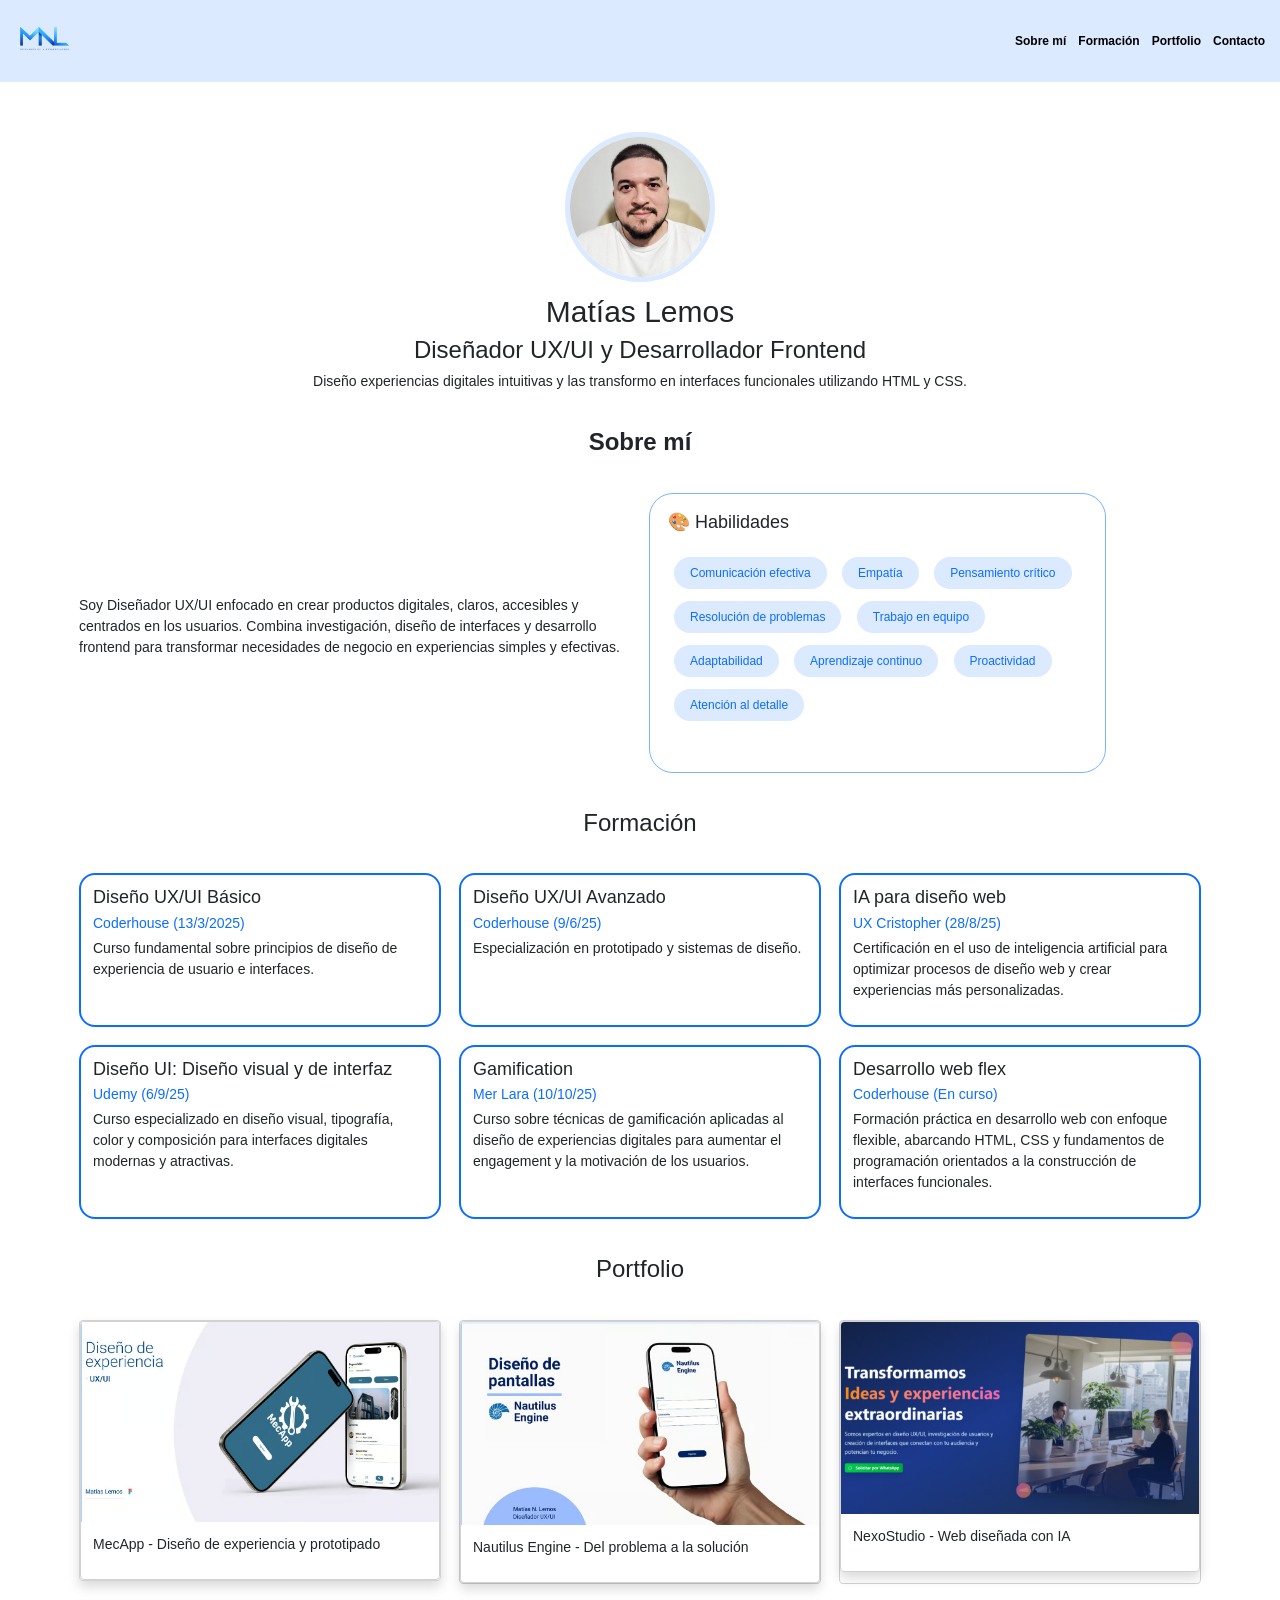
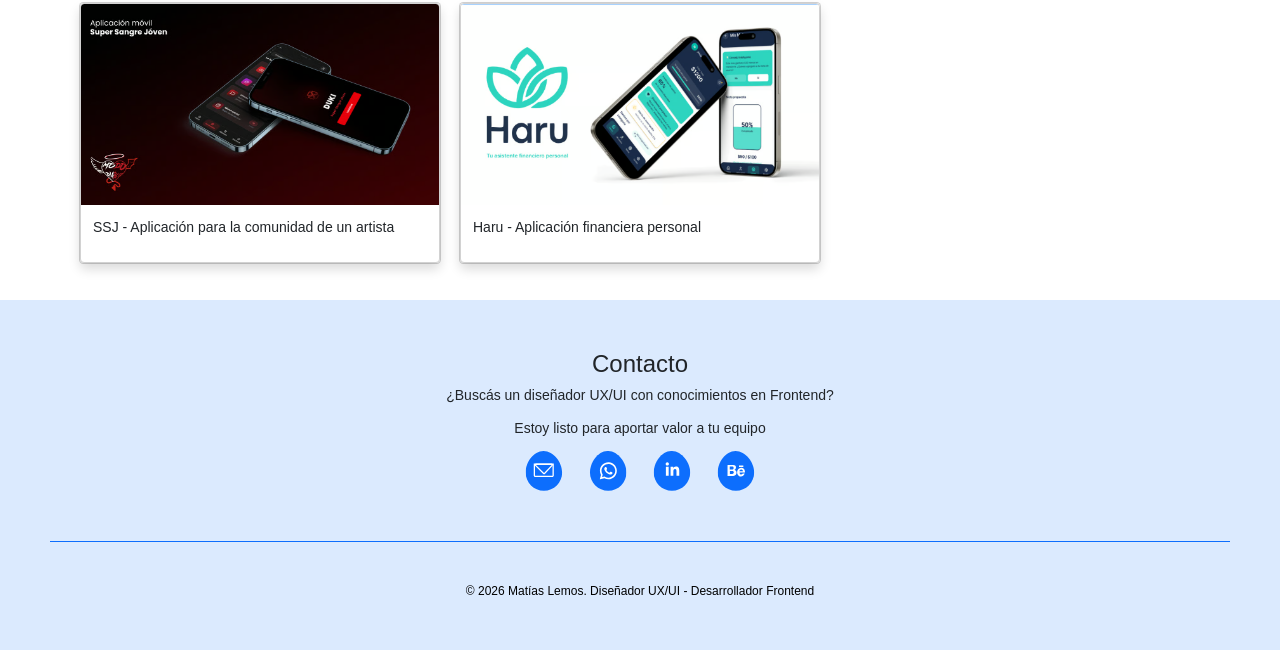
==== commit 8986ef47: "Add files via upload" ====
--- a/Index.html
+++ b/Index.html
@@ -4,9 +4,13 @@
 <head>
     <meta charset="UTF-8">
     <meta name="viewport" content="width=device-width, initial-scale=1.0">
-    <link href="https://cdn.jsdelivr.net/npm/bootstrap@5.3.8/dist/css/bootstrap.min.css" rel="stylesheet"
-        integrity="sha384-sRIl4kxILFvY47J16cr9ZwB07vP4J8+LH7qKQnuqkuIAvNWLzeN8tE5YBujZqJLB" crossorigin="anonymous">
+
+    <link href="https://cdn.jsdelivr.net/npm/bootstrap@5.3.8/dist/css/bootstrap.min.css" rel="stylesheet">
+
     <link rel="stylesheet" href="./css/style.css">
+
+    <link rel="stylesheet" href="https://unpkg.com/aos@2.3.4/dist/aos.css">
+
     <title>Portfolio Mati Lemos</title>
 </head>
 
@@ -15,7 +19,7 @@
         <nav class="navbar navbar-expand-lg">
             <div class="container-fluid">
                 <a href="./index.html">
-                <img class="logo" src="./assets/logo-portfolio.png" alt="Iniciales del nombre"></a>
+                    <img class="logo" src="./assets/logo-portfolio.png" alt="Iniciales del nombre"></a>
                 <button class="navbar-toggler" type="button" data-bs-toggle="collapse"
                     data-bs-target="#navbarNavAltMarkup" aria-controls="navbarNavAltMarkup" aria-expanded="false"
                     aria-label="Toggle navigation">
@@ -33,13 +37,14 @@
         </nav>
     </header>
     <main>
-        <figure>
-            <img class="perfil" src="./assets/foto-perfil.jpeg" class="d-block mx-auto" alt="Foto frontal de la persona">
+        <figure data-aos="zoom-in" data-aos-duration="100">
+            <img class="perfil d-block mx-auto" src="./assets/foto-perfil.jpeg" alt="Foto frontal de la persona">
         </figure>
-        <div class="text-center">
+        <div class="text-center" data-aos="fade-up" data-aos-duration="1200" data-aos-delay="300">
             <h1>Matías Lemos</h1>
             <h2>Diseñador UX/UI y Desarrollador Frontend</h2>
-            <p class="textop">Diseño experiencias digitales intuitivas y las transformo en interfaces funcionales utilizando HTML y
+            <p class="textop">Diseño experiencias digitales intuitivas y las transformo en interfaces funcionales
+                utilizando HTML y
                 CSS.</p>
         </div>
         <section class="container my-5">
@@ -84,139 +89,146 @@
                         </div>
                     </div>
                 </div>
-                    <div class="col-12 col-md-6 col-lg-4">
-                        <div class="card card-formacion h-100">
-                            <div class="card-body">
-                                <h5 class="textot" class="card-title">Diseño UX/UI Avanzado</h5>
-                                <h6 class="textos" class="card-subtitle mb-2 subtitulo-card">Coderhouse (9/6/25)</h6>
-                                <p class="textop" class="card-text">
-                                    Especialización en prototipado y sistemas de diseño.
-                                </p>
-                            </div>
-                        </div>
-                    </div>
-                        <div class="col-12 col-md-6 col-lg-4">
-                            <div class="card card-formacion h-100">
-                                <div class="card-body">
-                                    <h5 class="textot" class="card-title">IA para diseño web</h5>
-                                    <h6 class="textos" class="card-subtitle mb-2 subtitulo-card">UX Cristopher (28/8/25)</h6>
-                                    <p class="textop" class="card-text">
-                                        Certificación en el uso de inteligencia artificial para optimizar procesos de diseño web
-                                        y crear experiencias más personalizadas.
-                                    </p>
-                                </div>
-                            </div>
-                        </div>
-                            <div class="col-12 col-md-6 col-lg-4">
-                                <div class="card card-formacion h-100">
-                                    <div class="card-body">
-                                        <h5 class="textot" class="card-title">Diseño UI: Diseño visual y de interfaz</h5>
-                                        <h6 class="textos" class="card-subtitle mb-2 subtitulo-card">Udemy (6/9/25)</h6>
-                                        <p class="textop" class="card-text">
-                                            Curso especializado en diseño visual, tipografía, color y composición para
-                                            interfaces digitales modernas y atractivas.
-                                        </p>
-                                    </div>
-                                </div>
-                            </div>
-                                <div class="col-12 col-md-6 col-lg-4">
-                                    <div class="card card-formacion h-100">
-                                        <div class="card-body">
-                                            <h5 class="textot" class="card-title">Gamification</h5>
-                                            <h6 class="textos" class="card-subtitle mb-2 subtitulo-card">Mer Lara (10/10/25)</h6>
-                                            <p class="textop" class="card-text">
-                                                Curso sobre técnicas de gamificación aplicadas al diseño de experiencias
-                                                digitales para aumentar el engagement y la motivación de los usuarios.
-                                            </p>
-                                        </div>
-                                    </div>
-                                </div>
-                                    <div class="col-12 col-md-6 col-lg-4">
-                                        <div class="card card-formacion h-100">
-                                            <div class="card-body">
-                                                <h5 class="textot" class="textot" class="card-title">Desarrollo web flex</h5>
-                                                <h6 class="textos" class="card-subtitle mb-2 subtitulo-card">Coderhouse (En curso)</h6>
-                                                <p class="textop" class="card-text">
-                                                    Formación práctica en desarrollo web con enfoque flexible, abarcando HTML,
-                                                    CSS y fundamentos de programación orientados a la construcción de interfaces
-                                                    funcionales.
-                                                </p>
-                                            </div>
-                                        </div>
-                                    </div>
-                                </div>
+                <div class="col-12 col-md-6 col-lg-4">
+                    <div class="card card-formacion h-100">
+                        <div class="card-body">
+                            <h5 class="textot" class="card-title">Diseño UX/UI Avanzado</h5>
+                            <h6 class="textos" class="card-subtitle mb-2 subtitulo-card">Coderhouse (9/6/25)</h6>
+                            <p class="textop" class="card-text">
+                                Especialización en prototipado y sistemas de diseño.
+                            </p>
+                        </div>
+                    </div>
+                </div>
+                <div class="col-12 col-md-6 col-lg-4">
+                    <div class="card card-formacion h-100">
+                        <div class="card-body">
+                            <h5 class="textot" class="card-title">IA para diseño web</h5>
+                            <h6 class="textos" class="card-subtitle mb-2 subtitulo-card">UX Cristopher (28/8/25)</h6>
+                            <p class="textop" class="card-text">
+                                Certificación en el uso de inteligencia artificial para optimizar procesos de diseño web
+                                y crear experiencias más personalizadas.
+                            </p>
+                        </div>
+                    </div>
+                </div>
+                <div class="col-12 col-md-6 col-lg-4">
+                    <div class="card card-formacion h-100">
+                        <div class="card-body">
+                            <h5 class="textot" class="card-title">Diseño UI: Diseño visual y de interfaz</h5>
+                            <h6 class="textos" class="card-subtitle mb-2 subtitulo-card">Udemy (6/9/25)</h6>
+                            <p class="textop" class="card-text">
+                                Curso especializado en diseño visual, tipografía, color y composición para
+                                interfaces digitales modernas y atractivas.
+                            </p>
+                        </div>
+                    </div>
+                </div>
+                <div class="col-12 col-md-6 col-lg-4">
+                    <div class="card card-formacion h-100">
+                        <div class="card-body">
+                            <h5 class="textot" class="card-title">Gamification</h5>
+                            <h6 class="textos" class="card-subtitle mb-2 subtitulo-card">Mer Lara (10/10/25)</h6>
+                            <p class="textop" class="card-text">
+                                Curso sobre técnicas de gamificación aplicadas al diseño de experiencias
+                                digitales para aumentar el engagement y la motivación de los usuarios.
+                            </p>
+                        </div>
+                    </div>
+                </div>
+                <div class="col-12 col-md-6 col-lg-4">
+                    <div class="card card-formacion h-100">
+                        <div class="card-body">
+                            <h5 class="textot" class="textot" class="card-title">Desarrollo web flex</h5>
+                            <h6 class="textos" class="card-subtitle mb-2 subtitulo-card">Coderhouse (En curso)</h6>
+                            <p class="textop" class="card-text">
+                                Formación práctica en desarrollo web con enfoque flexible, abarcando HTML,
+                                CSS y fundamentos de programación orientados a la construcción de interfaces
+                                funcionales.
+                            </p>
+                        </div>
+                    </div>
+                </div>
+            </div>
         </section>
         <section class="container my-5">
             <h2 class="text-center mb-5">Portfolio</h2>
             <div class="row g-4">
-                <div class="col-12 col-md-6 col-lg-4">
+                <div class="col-12 col-md-6 col-lg-4" data-aos="zoom-in" data-aos-delay="100">
                     <div class="card shadow">
-                    <div class="card h-100">
-                        <a href="https://www.behance.net/gallery/228369189/Diseno-de-experiencia-UXUI" target="_blank">
-                            <img src="./assets/mecapp-.png" class="card-img-top" alt="MecApp">
-                        </a>
-                        <div class="card-body">
-                            <p class="textop" class="card-text">
-                                MecApp - Diseño de experiencia y prototipado
-                            </p>
-                        </div>
-                    </div>
-                    </div>
-                </div>
-                <div class="col-12 col-md-6 col-lg-4">
-                    <div class="card h-100">
-                    <div class="card shadow">
-                        <a href="https://www.behance.net/gallery/231283863/Diseno-de-pantalla-Nautilus-Engine" target="_blank">
-                            <img src="./assets/nautilus-.png" class="card-img-top" alt="Nautilus">
-                        </a>
-                        <div class="card-body">
-                            <p class="textop" class="card-text">
-                                Nautilus Engine - Del problema a la solución
-                            </p>
-                        </div>
-                    </div>
-                    </div>
-                </div>
-                <div class="col-12 col-md-6 col-lg-4">
-                    <div class="card h-100">
-                        <div class="card shadow">
-                        <a href="https://www.behance.net/gallery/235482259/Mockup-web-NexoStudio" target="_blank">
-                            <img src="./assets/nexo-studio.png" class="card-img-top" alt="NexoStudio">
-                        </a>
-                        <div class="card-body">
-                            <p class="textop" class="card-text">
-                                NexoStudio - Web diseñada con IA
-                            </p>
-                        </div>
-                    </div>
-                    </div>
-                </div>
-                <div class="col-12 col-md-6 col-lg-4">
-                    <div class="card h-100">
-                    <div class="card shadow">
-                        <a href="https://www.behance.net/gallery/237456669/Super-Sangre-Joven" target="_blank">
-                            <img src="./assets/ssj.png" class="card-img-top" alt="Super sangre joven">
-                        </a>
-                        <div class="card-body">
-                            <p class="textop" class="card-text">
-                                SSJ - Aplicación para la comunidad de un artista
-                            </p>
-                        </div>
-                    </div>
-                    </div>
-                </div>
-                <div class="col-12 col-md-6 col-lg-4">
-                    <div class="card h-100">
-                    <div class="card shadow">
-                        <a href="https://www.behance.net/gallery/246511361/Haru" target="_blank">
-                            <img src="./assets/haru.png" class="card-img-top" alt="Haru">
-                        </a>
-                        <div class="card-body">
-                            <p class="textop" class="card-text">
-                                Haru - Aplicación financiera personal
-                            </p>
-                        </div>
-                    </div>
+                        <div class="card h-100">
+                            <a href="https://www.behance.net/gallery/228369189/Diseno-de-experiencia-UXUI"
+                                target="_blank">
+                                <img src="./assets/mecapp-.png" class="card-img-top"
+                                    alt="Proyecto MecApp desarrollado en Figma">
+                            </a>
+                            <div class="card-body">
+                                <p class="textop" class="card-text">
+                                    MecApp - Diseño de experiencia y prototipado
+                                </p>
+                            </div>
+                        </div>
+                    </div>
+                </div>
+                <div class="col-12 col-md-6 col-lg-4" data-aos="zoom-in" data-aos-delay="100">
+                    <div class="card h-100">
+                        <div class="card shadow">
+                            <a href="https://www.behance.net/gallery/231283863/Diseno-de-pantalla-Nautilus-Engine"
+                                target="_blank">
+                                <img src="./assets/nautilus-.png" class="card-img-top"
+                                    alt="Proyecto Nautilus desarrollado en Figma">
+                            </a>
+                            <div class="card-body">
+                                <p class="textop" class="card-text">
+                                    Nautilus Engine - Del problema a la solución
+                                </p>
+                            </div>
+                        </div>
+                    </div>
+                </div>
+                <div class="col-12 col-md-6 col-lg-4" data-aos="zoom-in" data-aos-delay="100">
+                    <div class="card h-100">
+                        <div class="card shadow">
+                            <a href="https://www.behance.net/gallery/235482259/Mockup-web-NexoStudio" target="_blank">
+                                <img src="./assets/nexo-studio.png" class="card-img-top"
+                                    alt="Proyecto NexoStudio desarrollado en Figma">
+                            </a>
+                            <div class="card-body">
+                                <p class="textop" class="card-text">
+                                    NexoStudio - Web diseñada con IA
+                                </p>
+                            </div>
+                        </div>
+                    </div>
+                </div>
+                <div class="col-12 col-md-6 col-lg-4" data-aos="zoom-in" data-aos-delay="100">
+                    <div class="card h-100">
+                        <div class="card shadow">
+                            <a href="https://www.behance.net/gallery/237456669/Super-Sangre-Joven" target="_blank">
+                                <img src="./assets/ssj.png" class="card-img-top"
+                                    alt="Proyecto Super Sangre Joven desarrollado en Figma">
+                            </a>
+                            <div class="card-body">
+                                <p class="textop" class="card-text">
+                                    SSJ - Aplicación para la comunidad de un artista
+                                </p>
+                            </div>
+                        </div>
+                    </div>
+                </div>
+                <div class="col-12 col-md-6 col-lg-4" data-aos="zoom-in" data-aos-delay="100">
+                    <div class="card h-100">
+                        <div class="card shadow">
+                            <a href="https://www.behance.net/gallery/246511361/Haru" target="_blank">
+                                <img src="./assets/haru.png" class="card-img-top"
+                                    alt="Proyecto Haru desarrollado en Figma">
+                            </a>
+                            <div class="card-body">
+                                <p class="textop" class="card-text">
+                                    Haru - Aplicación financiera personal
+                                </p>
+                            </div>
+                        </div>
                     </div>
                 </div>
             </div>
@@ -227,26 +239,26 @@
             <h2>Contacto</h2>
             <p class="textop">¿Buscás un diseñador UX/UI con conocimientos en Frontend?</p>
             <p class="textop">Estoy listo para aportar valor a tu equipo</p>
-        <section class="formacion mb-5"></section>
+            <class="formacion" mb-5>
         </div>
         <div class="row text-center justify-content-center gap-2">
             <div class="col-auto">
                 <a href="mailto:matiaslemosok@gmail.com">
-                <img src="./assets/gmail.svg" alt="Gmail" class="icono"></a>
+                    <img src="./assets/gmail.svg" alt="Gmail" class="icono"></a>
             </div>
             <div class="col-auto">
                 <a href="https://wa.me/5491112345678" target="_blank">
-                <img src="./assets/whatsapp.svg" alt="WhatsApp" class="icono"></a>
+                    <img src="./assets/whatsapp.svg" alt="WhatsApp" class="icono"></a>
             </div>
             <div class="col-auto">
                 <a href="https://www.linkedin.com/in/matias-lemos-/" target="_blank">
-                <img src="./assets/linkedin.svg" alt="LinkedIn" class="icono"></a>
+                    <img src="./assets/linkedin.svg" alt="LinkedIn" class="icono"></a>
             </div>
             <div class="col-auto">
                 <a href="https://www.behance.net/matiaslemos4" target="_blank">
-                <img src="./assets/behance.svg" alt="Behance" class="icono"></a>
-            </div>
-            </div>
+                    <img src="./assets/behance.svg" alt="Behance" class="icono"></a>
+            </div>
+        </div>
         </div>
         <div class="footer-divider"></div>
         <div class="text-center">
@@ -256,6 +268,15 @@
     <script src="https://cdn.jsdelivr.net/npm/bootstrap@5.3.8/dist/js/bootstrap.bundle.min.js"
         integrity="sha384-FKyoEForCGlyvwx9Hj09JcYn3nv7wiPVlz7YYwJrWVcXK/BmnVDxM+D2scQbITxI"
         crossorigin="anonymous"></script>
+    <script src="https://unpkg.com/aos@2.3.4/dist/aos.js"></script>
+
+    <script>
+        AOS.init({
+            once: false,
+            duration: 1200,
+            offset: 100
+        });
+    </script>
 </body>
 
 </html>
--- a/css/style.css
+++ b/css/style.css
@@ -61,10 +61,16 @@
 .perfil {
   display: block;
   margin: 50px auto 0;
-  width: 200px;
-  height: 200px;
+  width: 150px;
+  height: 150px;
   border-radius: 50%;
   border: 5px solid #dbeafe;
+  object-fit: cover;
+  transition: transform 0.3s ease, box-shadow 0.3s ease;
+}
+.perfil:hover {
+  transform: scale(1.05);
+  box-shadow: 0 10px 25px rgba(0, 0, 0, 0.15);
 }
 
 .habilidad {
@@ -84,15 +90,12 @@
 }
 
 .card {
-  transition: 0.3s ease;
-  border-radius: 16px;
+  transition: transform 0.35s ease, box-shadow 0.35s ease;
+  cursor: pointer;
 }
 .card:hover {
-  transform: translateY(-5px);
-  box-shadow: 0 10px 25px rgba(0, 0, 0, 0.15);
-}
-.card img {
-  border-radius: 16px 16px 0 0;
+  transform: translateY(-10px) scale(1.02);
+  box-shadow: 0 20px 40px rgba(0, 0, 0, 0.18);
 }
 
 .card-formacion {
@@ -109,4 +112,6 @@
   height: 40px;
   display: block;
   margin: 0 auto 10px;
-}+}
+
+/*# sourceMappingURL=style.css.map */
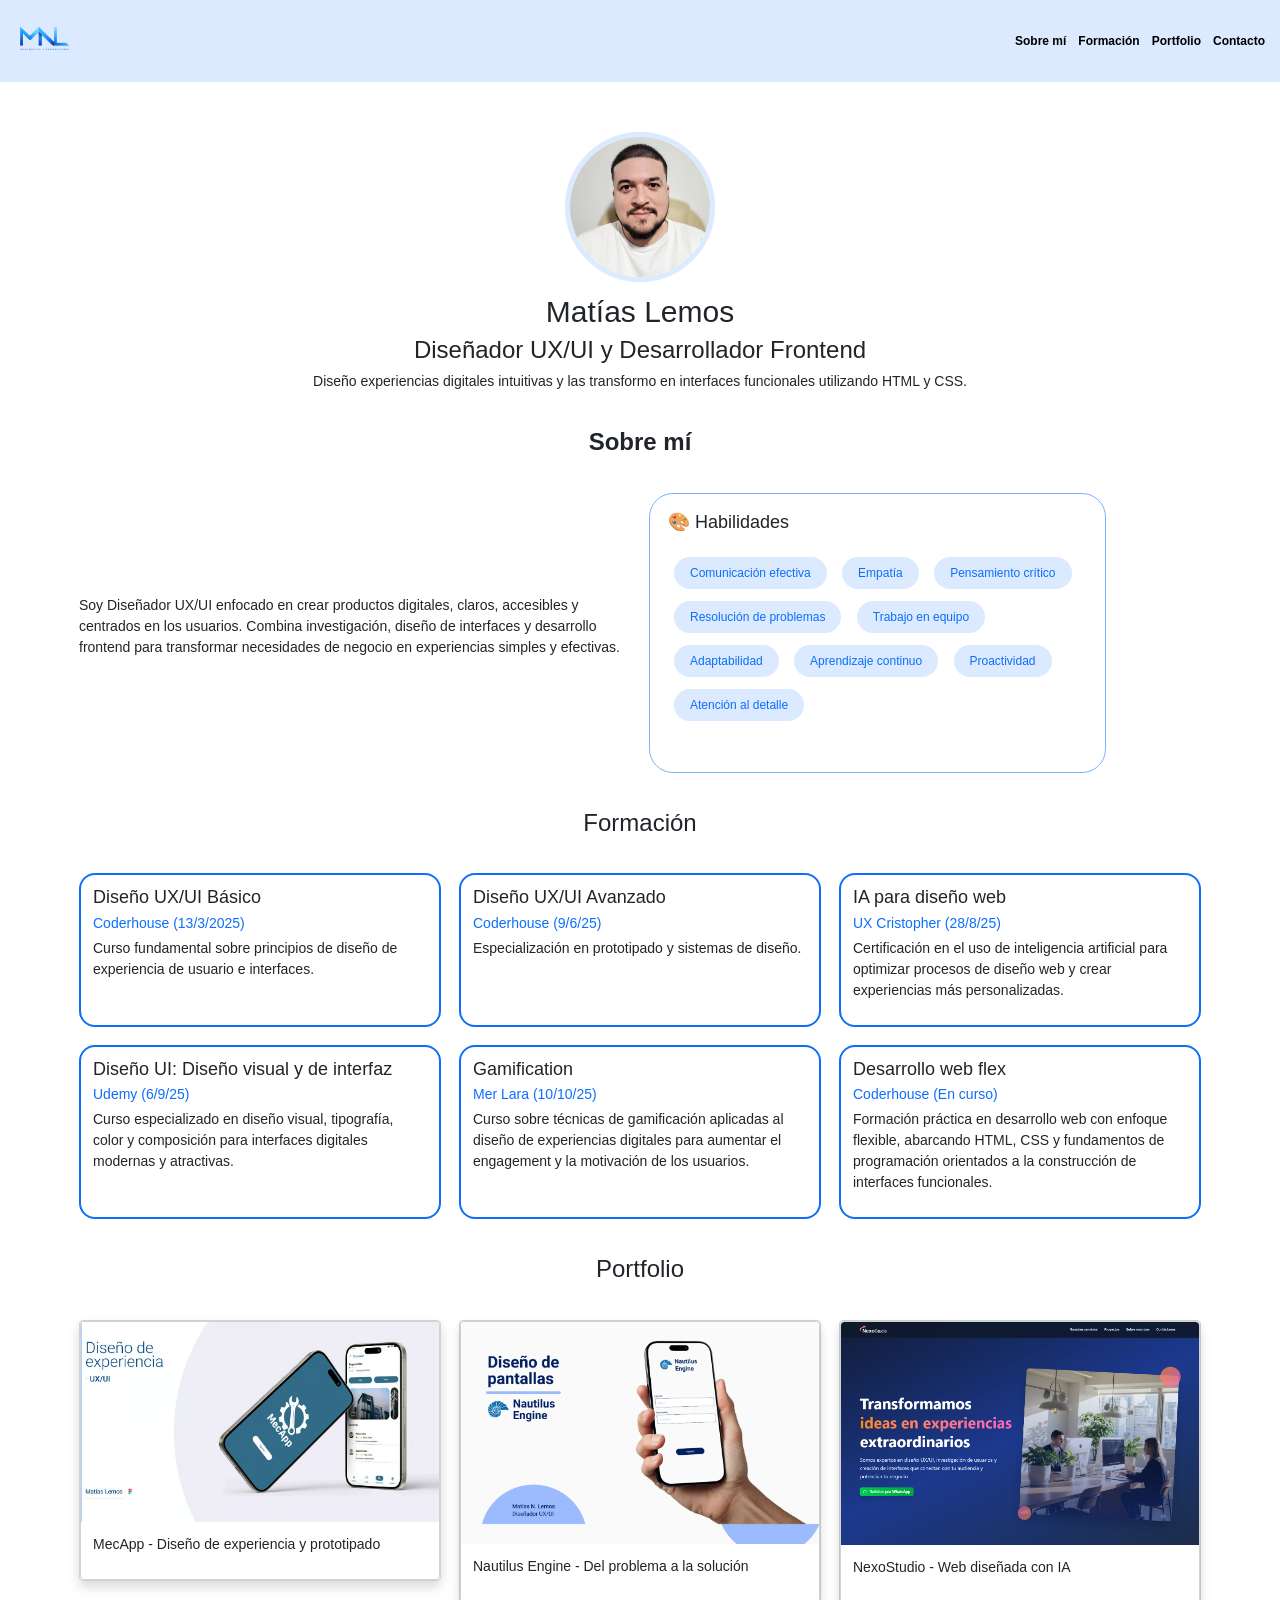
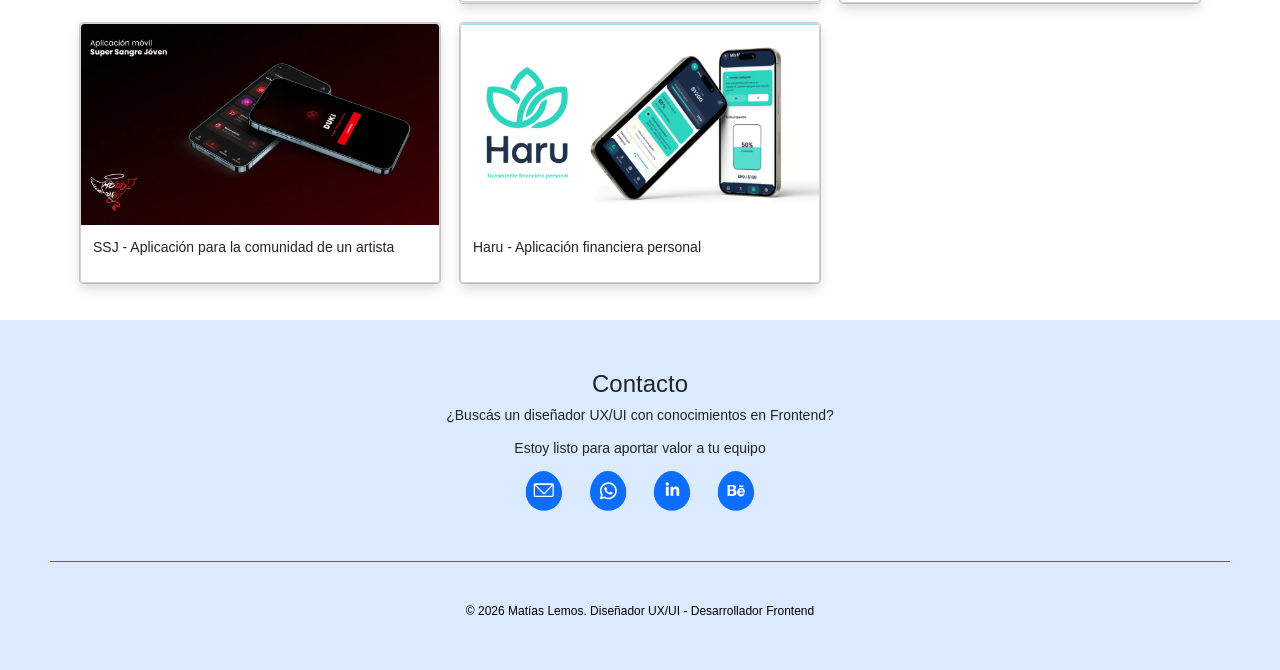
==== commit 2076a698: "Add files via upload" ====
--- a/Index.html
+++ b/Index.html
@@ -4,6 +4,8 @@
 <head>
     <meta charset="UTF-8">
     <meta name="viewport" content="width=device-width, initial-scale=1.0">
+    <meta name="description" content="Portfolio de Matías Lemos, Diseñador UX/UI y Desarrollador Front-End. Desarrollo web responsive con HTML, CSS, Sass y Bootstrap.">
+    <meta name="keywords" content="Matías Lemos, UX UI Designer, Front-End Developer, Portfolio, HTML, CSS, Sass, Bootstrap, Diseño UX, Diseño UI, Desarrollo Web, Figma">
 
     <link href="https://cdn.jsdelivr.net/npm/bootstrap@5.3.8/dist/css/bootstrap.min.css" rel="stylesheet">
 
@@ -11,7 +13,7 @@
 
     <link rel="stylesheet" href="https://unpkg.com/aos@2.3.4/dist/aos.css">
 
-    <title>Portfolio Mati Lemos</title>
+    <title>Matías Lemos | Diseñador UX/UI y Desarrollador Front-End</title>
 </head>
 
 <body>
